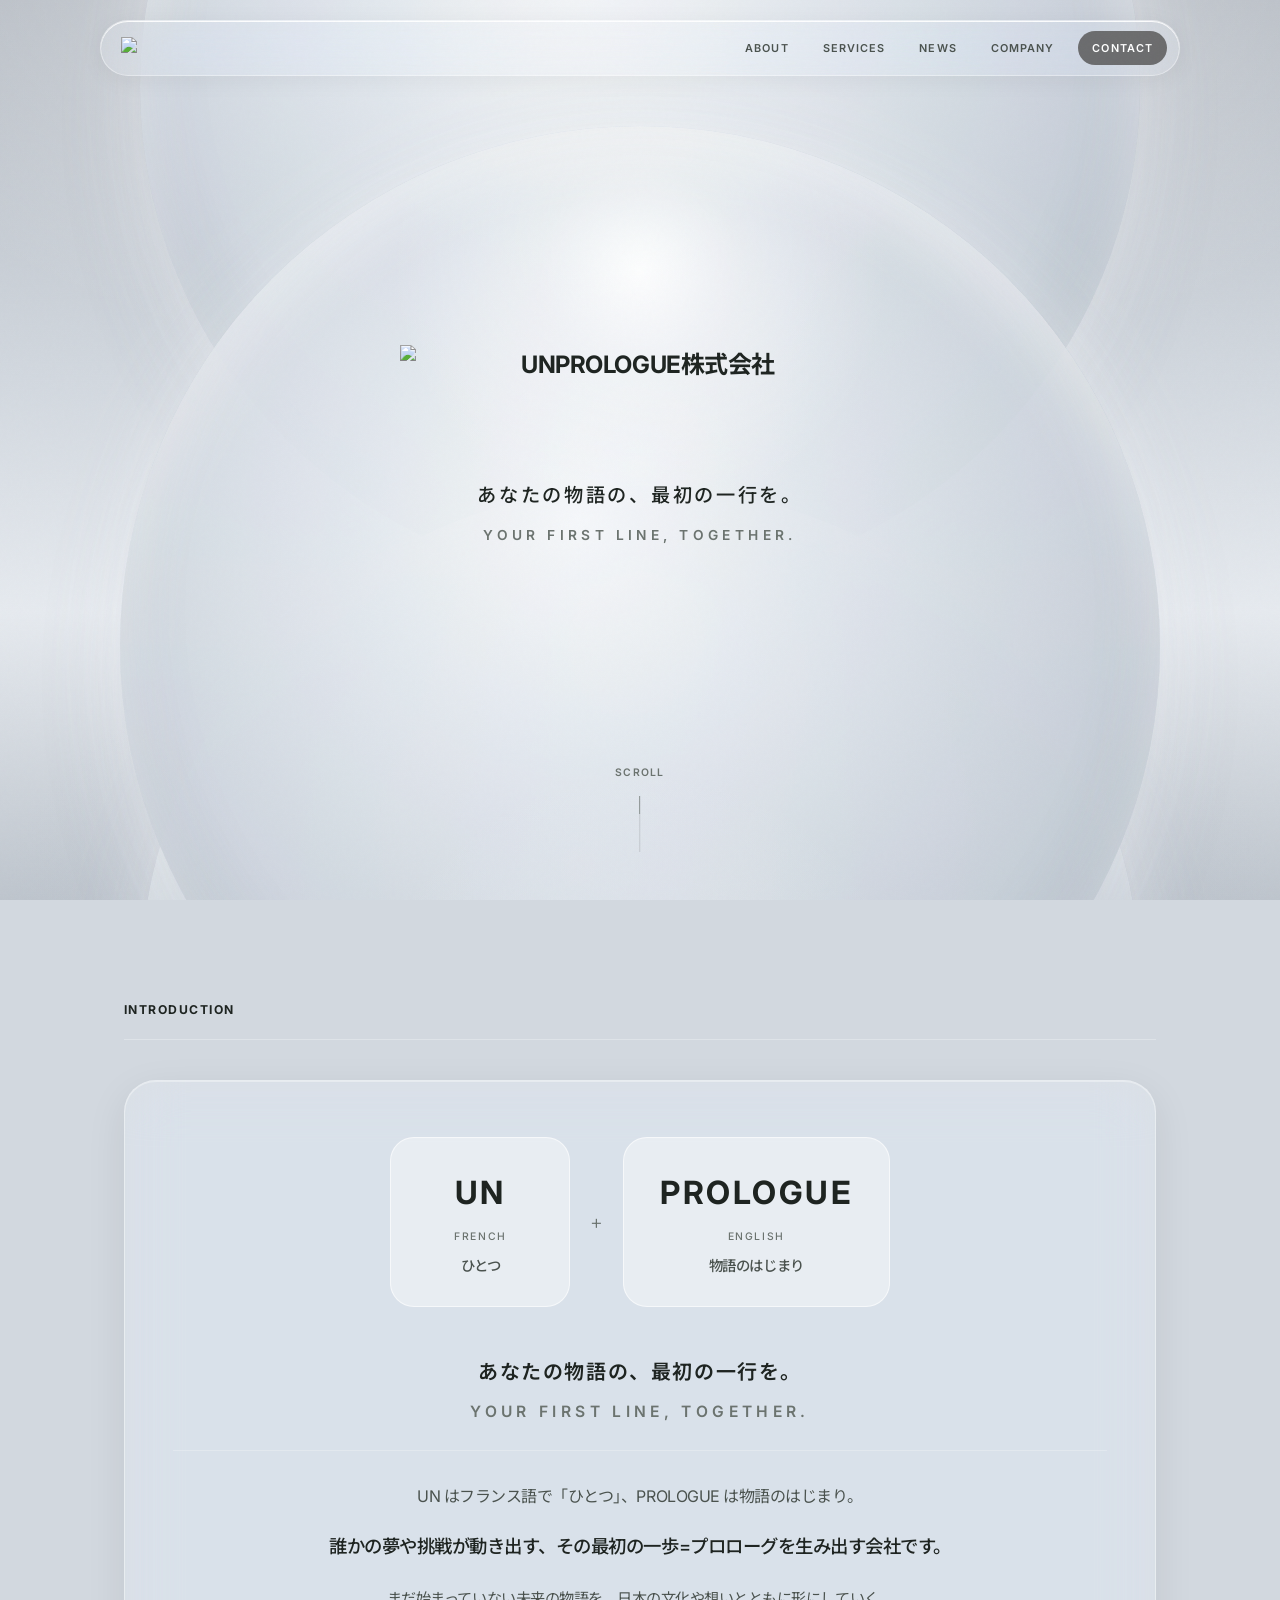
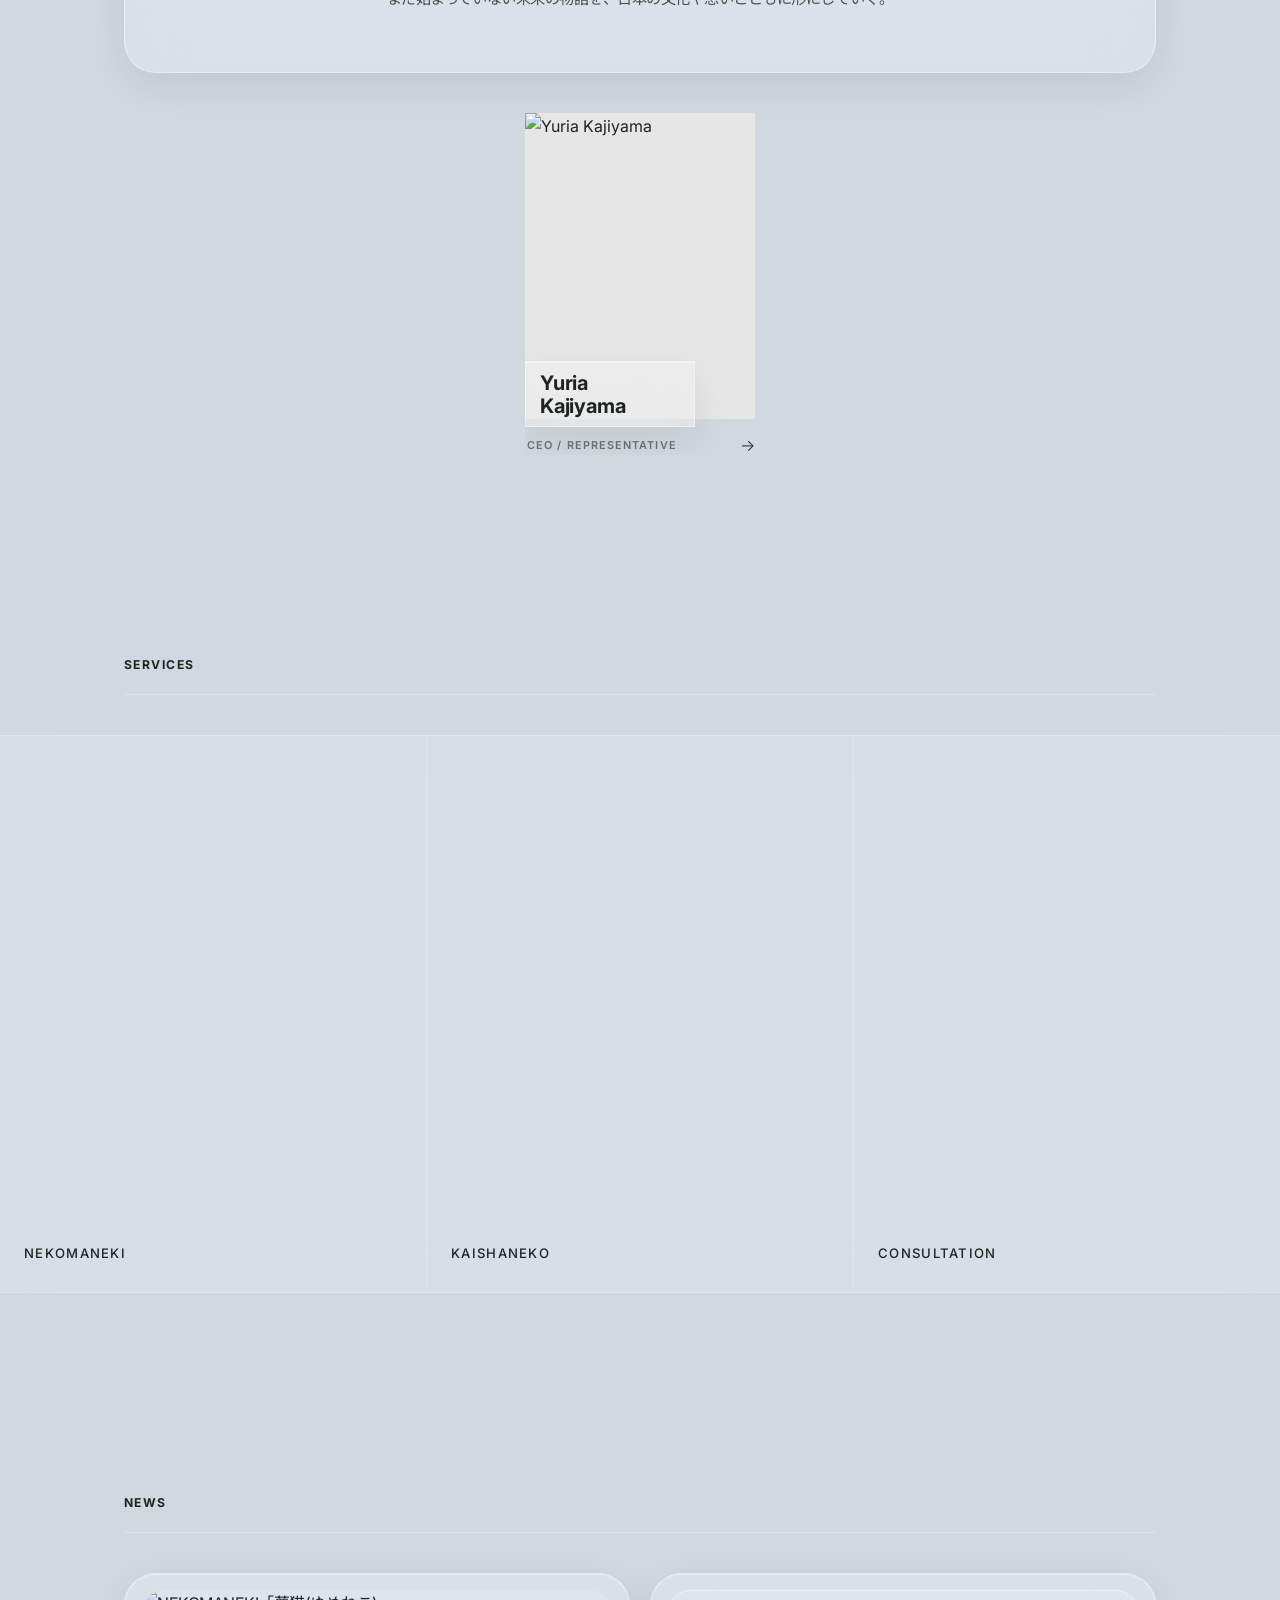
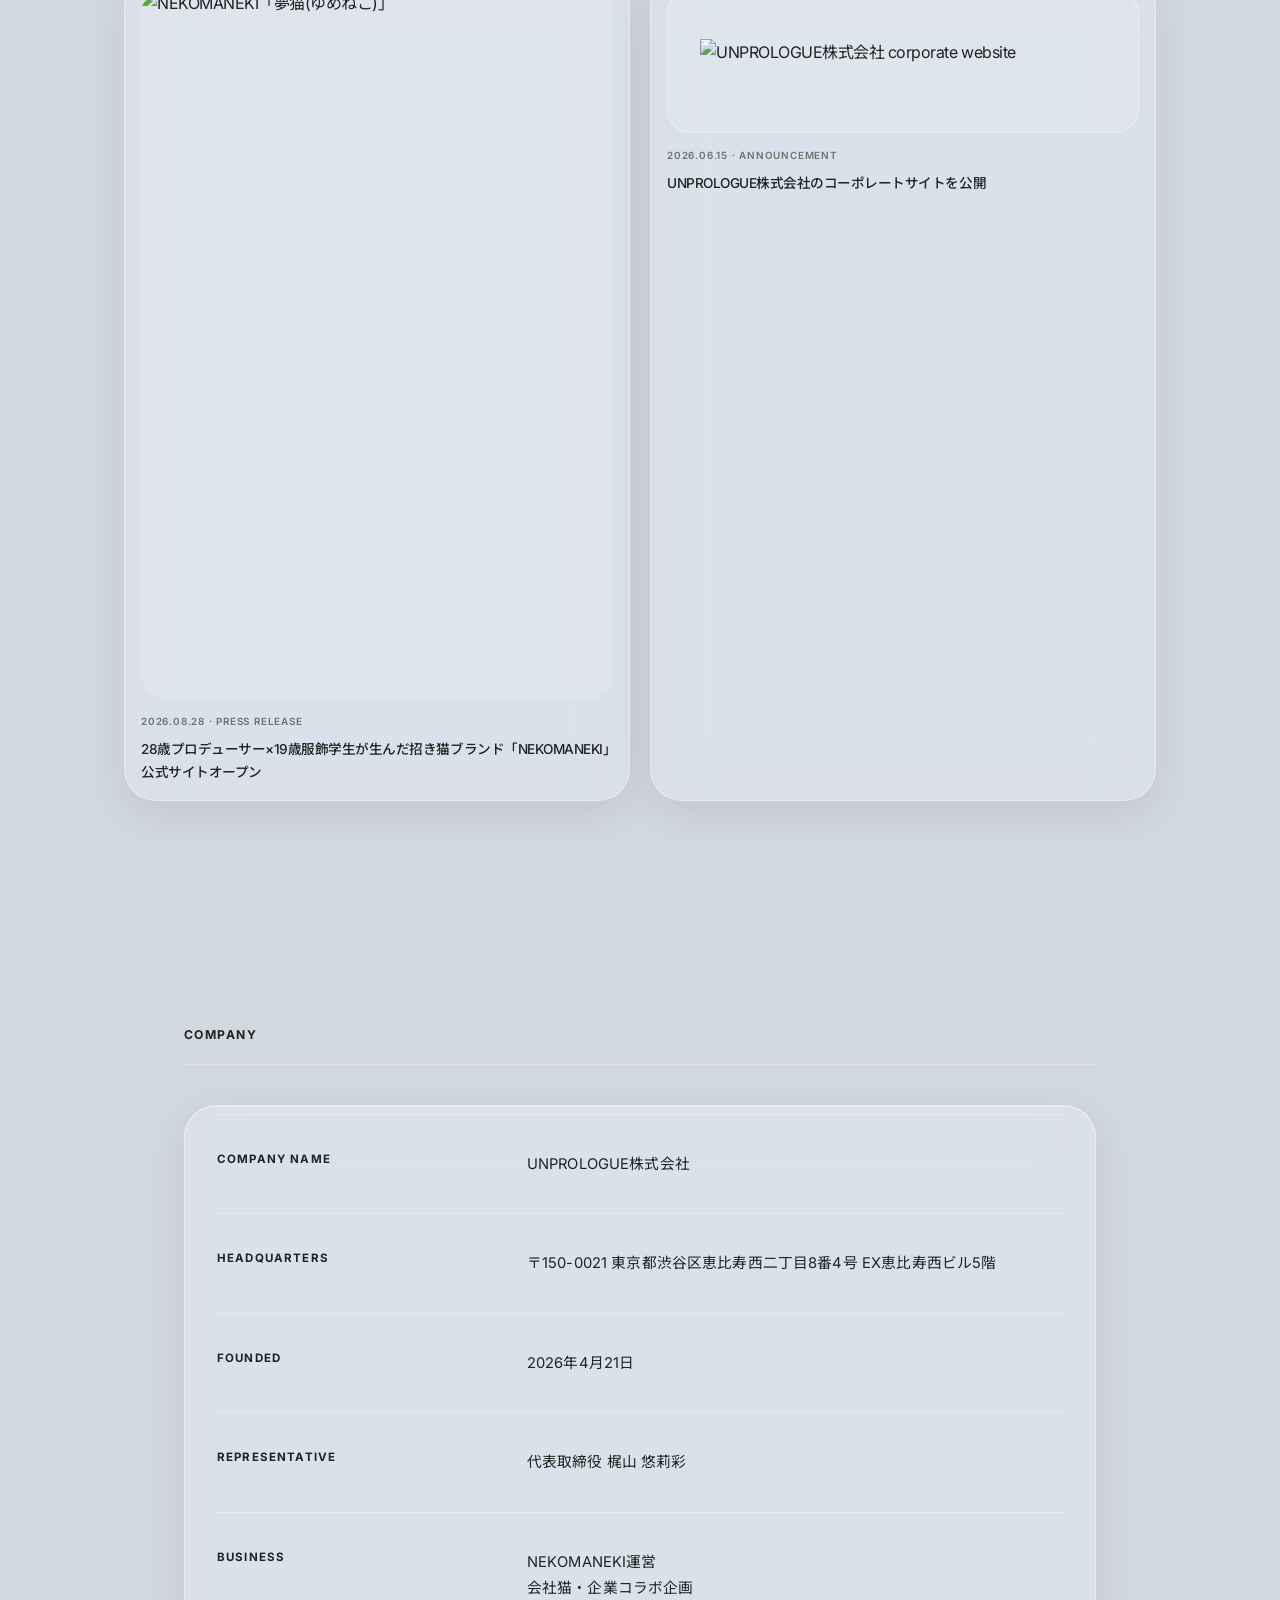
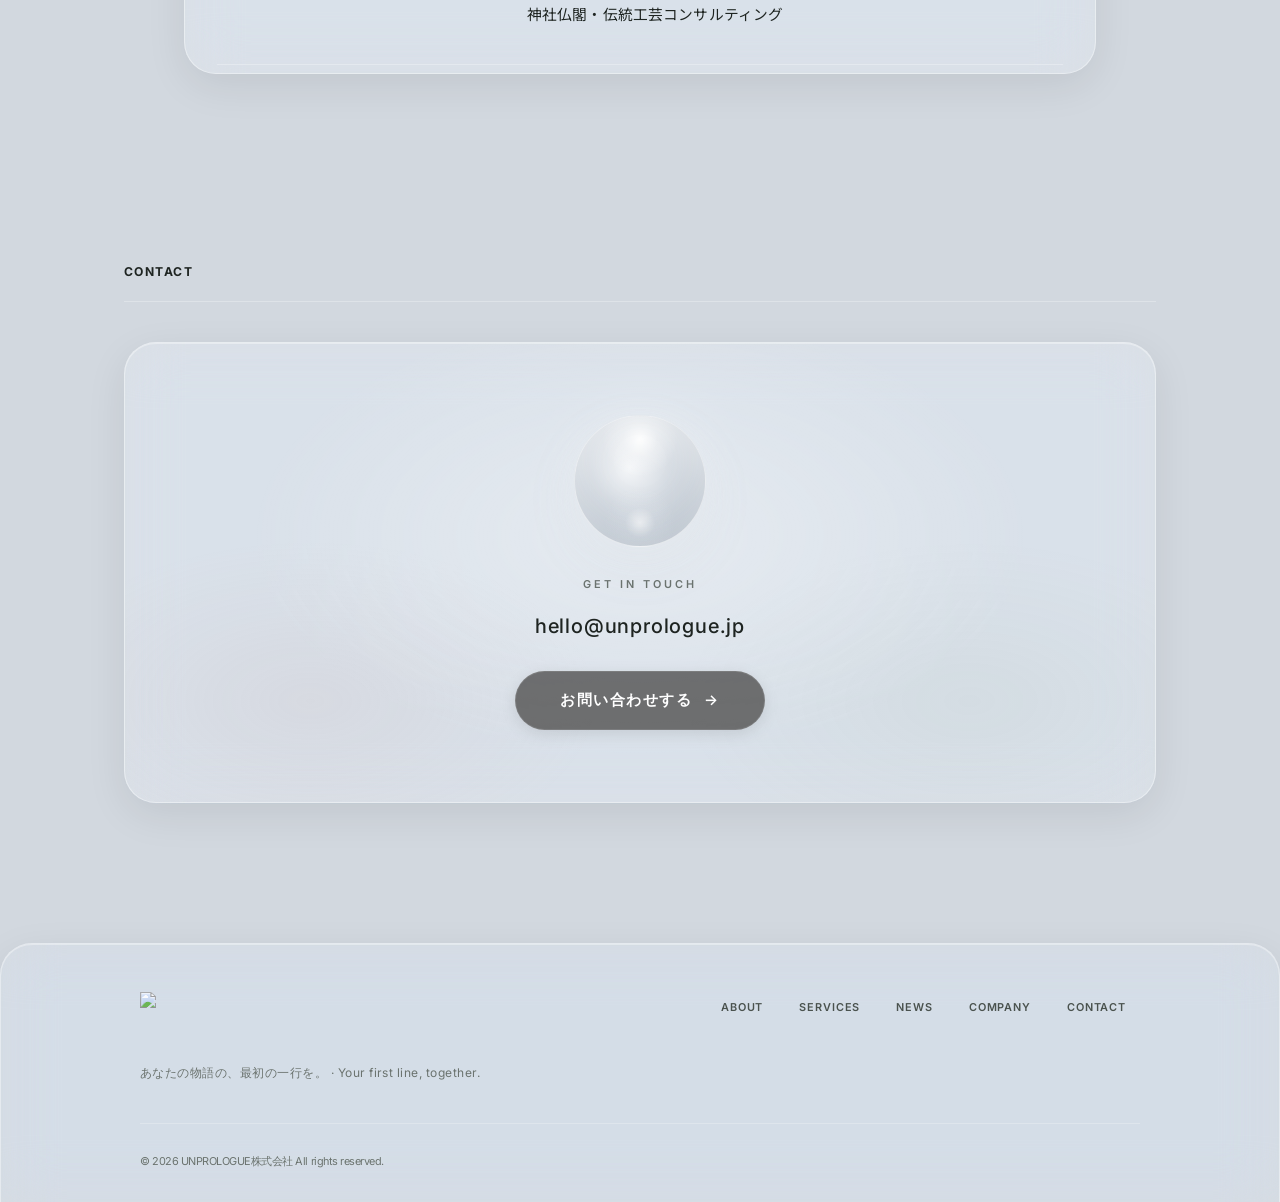
==== index.html @ d29edc4f "Remove N.PROLOGUE from the corporate site N.PROLOGUE (web production) is being discontinued. - Remov" ====
<!DOCTYPE html>
<html lang="ja">
<head>
  <meta charset="UTF-8">
  <meta name="viewport" content="width=device-width, initial-scale=1.0">
  <meta name="description" content="UNPROLOGUE株式会社 — あなたの物語の、最初の一行を。 Your first line, together. 誰かの夢や挑戦が動き出す、その最初の一歩=プロローグを生み出す会社。">
  <link rel="canonical" href="https://unprologue.jp/">
  <meta property="og:url" content="https://unprologue.jp/">
  <meta property="og:title" content="UNPROLOGUE株式会社">
  <meta property="og:description" content="UNPROLOGUE株式会社 — あなたの物語の、最初の一行を。 Your first line, together.">
  <title>UNPROLOGUE株式会社</title>
  <link rel="preconnect" href="https://fonts.googleapis.com">
  <link rel="preconnect" href="https://fonts.gstatic.com" crossorigin>
  <link href="https://fonts.googleapis.com/css2?family=Inter:wght@300;400;500;600;700&family=Noto+Sans+JP:wght@300;400;500;600;700&display=swap" rel="stylesheet">
  <link rel="stylesheet" href="css/styles.css?v=31">
  <link rel="icon" href="/favicon.ico?v=2" sizes="any">
  <link rel="icon" href="/favicon.png?v=2" type="image/png" sizes="512x512">
  <link rel="icon" href="/favicon-32x32.png?v=2" type="image/png" sizes="32x32">
  <link rel="apple-touch-icon" href="/apple-touch-icon.png?v=2">
</head>
<body>

  <!-- Premium sphere background -->
  <div class="mesh-bg" aria-hidden="true">
    <div class="mesh-bg__orbs">
      <div class="mesh-bg__orb mesh-bg__orb--top"></div>
      <div class="mesh-bg__orb mesh-bg__orb--center"></div>
      <div class="mesh-bg__orb mesh-bg__orb--bottom"></div>
    </div>
  </div>

  <!-- Header -->
  <header class="header" id="header">
    <div class="header__pill">
      <a href="index.html" class="header__logo">
        <img src="unprologue.png" alt="UNPROLOGUE株式会社" class="header__logo-img" width="160" height="32">
      </a>
      <nav class="header__nav" id="nav">
        <a href="#about" class="header__nav-link">About</a>
        <a href="#service" class="header__nav-link">Services</a>
        <a href="#news" class="header__nav-link">News</a>
        <a href="#company" class="header__nav-link">Company</a>
        <a href="#contact" class="header__nav-link header__nav-link--cta">Contact</a>
      </nav>
      <button class="header__menu-btn" id="menuBtn" aria-label="メニューを開く">
        <span></span>
        <span></span>
        <span></span>
      </button>
    </div>
  </header>

  <!-- Hero -->
  <section class="hero" id="hero">
    <div class="hero__inner">
      <h1 class="hero__title fade-in">
        <img src="unprologue.png" alt="UNPROLOGUE株式会社" class="hero__logo" width="480" height="96">
        <p class="hero__motto" aria-label="あなたの物語の、最初の一行を。 Your first line, together.">
          <span class="hero__motto-ja" data-typing="あなたの物語の、最初の一行を。">あなたの物語の、最初の一行を。</span>
          <span class="hero__motto-en" data-typing="Your first line, together.">Your first line, together.</span>
        </p>
      </h1>
    </div>
    <a href="#about" class="hero__scroll" aria-label="Scroll down">
      <span class="hero__scroll-text">Scroll</span>
      <span class="hero__scroll-track">
        <span class="hero__scroll-indicator"></span>
      </span>
    </a>
  </section>

  <!-- About -->
  <section class="section section--about" id="about">
    <div class="container">
      <div class="section__header fade-in">
        <h2 class="section__title">Introduction</h2>
        <div class="section__rule" aria-hidden="true"></div>
      </div>
      <div class="about glass-panel fade-in">
        <div class="about__etymology">
          <div class="about__word">
            <span class="about__word-text">UN</span>
            <span class="about__word-lang">French</span>
            <span class="about__word-meaning">ひとつ</span>
          </div>
          <span class="about__plus">+</span>
          <div class="about__word">
            <span class="about__word-text">PROLOGUE</span>
            <span class="about__word-lang">English</span>
            <span class="about__word-meaning">物語のはじまり</span>
          </div>
        </div>
        <div class="about__body">
          <p class="about__motto">あなたの物語の、最初の一行を。 <span lang="en">Your first line, together.</span></p>
          <p class="about__intro">
            UN はフランス語で「ひとつ」、PROLOGUE は物語のはじまり。
          </p>
          <p class="about__lead">
            誰かの夢や挑戦が動き出す、その最初の一歩=プロローグを生み出す会社です。
          </p>
          <p class="about__desc">
            まだ始まっていない未来の物語を、日本の文化や想いとともに形にしていく。
          </p>
        </div>
      </div>

      <div class="members members--single">
        <article class="member fade-in">
          <button class="member__toggle" type="button" aria-expanded="false" aria-controls="member-yuria">
            <div class="member__visual">
              <div class="member__photo">
                <img src="IMG_8458.JPG" alt="Yuria Kajiyama" class="member__photo-img member__photo-img--yuria" width="1841" height="1228" loading="lazy">
              </div>
              <div class="member__name-block">
                <span class="member__name-line">Yuria</span>
                <span class="member__name-line">Kajiyama</span>
              </div>
            </div>
            <div class="member__footer">
              <p class="member__role">CEO / Representative</p>
              <span class="member__arrow" aria-hidden="true">→</span>
            </div>
          </button>
          <div class="member__details" id="member-yuria" aria-hidden="true">
            <div class="member__content">
              <p class="member__meta">1998.05.08 / 静岡県</p>
              <p class="member__tagline">日本文化への深い理解 × Z世代マーケティングの知見</p>
              <div class="member__bio">
                <p>4歳から茶道を続け、着物師範免許を取得。國學院大学で日本文化を学ぶ中で神社仏閣の世界に興味を持つ。</p>
                <p>伝統文化の素養に加え、Z世代マーケターとしての実績を掛け合わせた事業開発を強みとする。</p>
              </div>
              <div class="member__career">
                <h4 class="member__career-heading">Career Highlights</h4>
                <ol class="member__timeline">
                  <li class="member__timeline-item">
                    <span class="member__year">2018</span>
                    <p>Z世代向けマーケティング事業を立ち上げ</p>
                  </li>
                  <li class="member__timeline-item">
                    <span class="member__year">2019</span>
                    <p>第10回渋谷区長への政策提言 区長賞 受賞</p>
                  </li>
                  <li class="member__timeline-item">
                    <span class="member__year">2020</span>
                    <p>博報堂Z総研賞 受賞 / 静岡県袋井市観光特使 就任</p>
                  </li>
                  <li class="member__timeline-item">
                    <span class="member__year">2021</span>
                    <p>ミス國學院2021選出 / UX新潟テレビニュースキャスター</p>
                  </li>
                  <li class="member__timeline-item">
                    <span class="member__year">2022</span>
                    <p>老舗菓子メーカー入社・地上波コメンテーター開始</p>
                  </li>
                  <li class="member__timeline-item">
                    <span class="member__year">2026</span>
                    <p>UNPROLOGUE株式会社 代表取締役 / 招き猫ブランド「NEKOMANEKI」プロデューサー</p>
                  </li>
                  <li class="member__timeline-item member__timeline-item--current">
                    <span class="member__year">現在</span>
                    <p>SNS総フォロワー約8万人。招き猫と神社仏閣を起点にした事業を展開</p>
                  </li>
                </ol>
              </div>
            </div>
          </div>
        </article>

        <!-- Agatha Tachiiri (Creative Director): 非表示中。表示するには hidden を外す -->
        <article class="member fade-in" hidden>
          <button class="member__toggle" type="button" aria-expanded="false" aria-controls="member-agatha">
            <div class="member__visual">
              <div class="member__photo">
                <img src="IMG_0527-2.jpg" alt="Agatha Tachiiri" class="member__photo-img member__photo-img--agatha" width="1897" height="2529" loading="lazy">
              </div>
              <div class="member__name-block">
                <span class="member__name-line">Agatha</span>
                <span class="member__name-line">Tachiiri</span>
              </div>
            </div>
            <div class="member__footer">
              <p class="member__role">Creative Director</p>
              <span class="member__arrow" aria-hidden="true">→</span>
            </div>
          </button>
          <div class="member__details" id="member-agatha" aria-hidden="true">
            <div class="member__content">
              <p class="member__meta">2007.02.13 / Los Angeles, California</p>
              <p class="member__tagline">ブランドの物語を、体験として届けるクリエイティブディレクション</p>
              <div class="member__bio">
                <p>LA(ロサンゼルス)出身。日英バイリンガルとして海外と日本のデザイン文脈を横断し、ブランドの「プロローグ」を形にするクリエイティブを統括。</p>
                <p>日本の美意識と現代的な表現を融合させ、記憶に残るブランド体験の設計を得意とする。</p>
              </div>
              <div class="member__career">
                <h4 class="member__career-heading">Career Highlights</h4>
                <ol class="member__timeline">
                  <li class="member__timeline-item">
                    <span class="member__year">2026</span>
                    <p>上田安子服飾専門学校 入学</p>
                  </li>
                  <li class="member__timeline-item">
                    <span class="member__year">2026</span>
                    <p>招き猫ブランド「NEKOMANEKI」ディレクター</p>
                  </li>
                  <li class="member__timeline-item member__timeline-item--current">
                    <span class="member__year">現在</span>
                    <p>UNPROLOGUEのクリエイティブディレクション、ブランド戦略、ビジュアルデザインを担当</p>
                  </li>
                </ol>
              </div>
            </div>
          </div>
        </article>
      </div>
    </div>
  </section>

  <!-- Services -->
  <section class="section section--service" id="service">
    <div class="container">
      <div class="section__header fade-in">
        <h2 class="section__title">Services</h2>
        <div class="section__rule" aria-hidden="true"></div>
      </div>
    </div>

    <div class="service-panels fade-in" role="list">
      <article
        class="service-panel service-panel--nekomaneki"
        role="listitem"
      >
        <div class="service-panel__media" aria-hidden="true">
          <img src="/59fd7f55-a7c8-4864-affc-1a6823d649de.png" alt="" class="service-panel__image" width="1023" height="1537" loading="lazy">
        </div>
        <div class="service-panel__overlay">
          <p class="service-panel__eyebrow">Where Ideas Take Shape</p>
          <div class="service-panel__body">
            <h3 class="service-panel__headline">夢を叶える、招き猫。</h3>
            <p class="service-panel__desc">
              夢猫が招くのは、あなたの「夢」。<br>
              叶うその日まで、そばで引き寄せ続ける一匹です。
            </p>
            <a href="https://www.nekomaneki.jp/" class="service-panel__cta" target="_blank" rel="noopener noreferrer">EXPLORE MORE</a>
          </div>
        </div>
        <p class="service-panel__label">nekomaneki</p>
      </article>

      <article
        class="service-panel service-panel--kaishaneko"
        role="listitem"
      >
        <div class="service-panel__media" aria-hidden="true">
          <img src="/kaishaneko-panel.png" alt="" class="service-panel__image" width="1122" height="1402" loading="lazy">
        </div>
        <div class="service-panel__overlay">
          <p class="service-panel__eyebrow">九谷焼 × 招き猫</p>
          <div class="service-panel__body">
            <h3 class="service-panel__headline">福とご縁を、<br>会社へ。</h3>
            <p class="service-panel__desc">
              100年以上にわたり伝統工芸・九谷焼の素地製造を続けてきた宮創製陶所の技で叶える、
              唯一無二のカスタム招き猫。
            </p>
            <a href="https://kaishaneko.net" class="service-panel__cta" target="_blank" rel="noopener noreferrer">EXPLORE MORE</a>
          </div>
        </div>
        <p class="service-panel__label">kaishaneko</p>
      </article>

      <article
        class="service-panel service-panel--consultation"
        role="listitem"
      >
        <div class="service-panel__media" aria-hidden="true">
          <img src="/8ac5cac1-fd7f-46a0-bc99-7b17e9017547.png" alt="" class="service-panel__image" width="941" height="1672" loading="lazy">
        </div>
        <div class="service-panel__overlay">
          <p class="service-panel__eyebrow">伝統工芸コンサルティング</p>
          <div class="service-panel__body">
            <h3 class="service-panel__headline">つくるから、<br>届くまで。</h3>
            <p class="service-panel__desc">
              産地・つくり手と伴走し、ものづくりから発信・販路拡大まで一気通貫で支援します。<br>
              伝統の技を現代のニーズに合わせ、届ける形へ。更新の最初の一歩を、私たちがつくります。
            </p>
          </div>
        </div>
        <p class="service-panel__label">consultation</p>
      </article>
    </div>
  </section>

  <!-- News -->
  <section class="section section--news" id="news">
    <div class="container">
      <div class="section__header fade-in">
        <h2 class="section__title">News</h2>
        <div class="section__rule" aria-hidden="true"></div>
      </div>
      <div class="articles fade-in">
        <div class="articles__grid articles__grid--duo">
          <a href="articles/nekomaneki-launch.html" class="article-card">
            <div class="article-card__thumb">
              <img src="59fd7f55-a7c8-4864-affc-1a6823d649de.png" alt="NEKOMANEKI「夢猫(ゆめねこ)」" class="article-card__img" width="1023" height="1537">
            </div>
            <p class="article-card__meta">2026.08.28 · Press Release</p>
            <p class="article-card__title">28歳プロデューサー×19歳服飾学生が生んだ招き猫ブランド「NEKOMANEKI」公式サイトオープン</p>
          </a>
          <a href="articles/corporate-site-launch.html" class="article-card">
            <div class="article-card__thumb article-card__thumb--logo">
              <img src="unprologue.png" alt="UNPROLOGUE株式会社 corporate website" class="article-card__img article-card__img--logo" width="527" height="59">
            </div>
            <p class="article-card__meta">2026.06.15 · Announcement</p>
            <p class="article-card__title">UNPROLOGUE株式会社のコーポレートサイトを公開</p>
          </a>
        </div>
      </div>
    </div>
  </section>

  <!-- Company Info -->
  <section class="section section--company" id="company">
    <div class="container container--editorial">
      <div class="section__header fade-in">
        <h2 class="section__title">Company</h2>
        <div class="section__rule" aria-hidden="true"></div>
      </div>
      <div class="company-summary fade-in">
        <dl class="company-summary__grid">
          <div class="company-summary__row">
            <dt>Company Name</dt>
            <dd>UNPROLOGUE株式会社</dd>
          </div>
          <div class="company-summary__row">
            <dt>Headquarters</dt>
            <dd>〒150-0021 東京都渋谷区恵比寿西二丁目8番4号 EX恵比寿西ビル5階</dd>
          </div>
          <div class="company-summary__row">
            <dt>Founded</dt>
            <dd>2026年4月21日</dd>
          </div>
          <div class="company-summary__row">
            <dt>Representative</dt>
            <dd>代表取締役 梶山 悠莉彩</dd>
          </div>
          <div class="company-summary__row">
            <dt>Business</dt>
            <dd>
              NEKOMANEKI運営<br>
              会社猫・企業コラボ企画<br>
              神社仏閣・伝統工芸コンサルティング
            </dd>
          </div>
        </dl>
      </div>
    </div>
  </section>

  <!-- Contact -->
  <section class="section section--contact" id="contact">
    <div class="container">
      <div class="section__header fade-in">
        <h2 class="section__title">Contact</h2>
        <div class="section__rule" aria-hidden="true"></div>
      </div>
      <div class="contact glass-panel fade-in">
        <div class="contact__orb-wrap" aria-hidden="true">
          <div class="contact__orb"></div>
        </div>
        <div class="contact__content">
          <p class="contact__eyebrow">Get in touch</p>
          <a href="mailto:hello@unprologue.jp" class="contact__email">hello@unprologue.jp</a>
          <a href="mailto:hello@unprologue.jp" class="btn btn--primary btn--large contact__btn">
            <span>お問い合わせする</span>
            <span class="contact__btn-arrow" aria-hidden="true">→</span>
          </a>
        </div>
      </div>
    </div>
  </section>

  <!-- Footer -->
  <footer class="footer glass-panel glass-panel--footer">
    <div class="container">
      <div class="footer__inner">
        <div class="footer__brand">
          <a href="index.html" class="footer__logo">
            <img src="unprologue.png" alt="UNPROLOGUE株式会社" class="footer__logo-img" width="140" height="28">
          </a>
          <p class="footer__tagline">あなたの物語の、最初の一行を。 · Your first line, together.</p>
        </div>
        <nav class="footer__nav">
          <a href="#about">About</a>
          <a href="#service">Services</a>
          <a href="#news">News</a>
          <a href="#company">Company</a>
          <a href="#contact">Contact</a>
        </nav>
      </div>
      <div class="footer__bottom">
        <p class="footer__copy">&copy; 2026 UNPROLOGUE株式会社 All rights reserved.</p>
      </div>
    </div>
  </footer>

  <!-- Back to Top -->
  <button class="back-to-top" id="backToTop" aria-label="ページトップへ">
    <svg viewBox="0 0 24 24" fill="none" xmlns="http://www.w3.org/2000/svg">
      <path d="M12 19V5M5 12l7-7 7 7" stroke="currentColor" stroke-width="2" stroke-linecap="round" stroke-linejoin="round"/>
    </svg>
    <span>ページトップへ</span>
  </button>

  <script src="js/main.js?v=5"></script>
</body>
</html>
---- css/styles.css ----
/* ============================================
   UNPROLOGUE — Glassmorphism Aesthetic
   ============================================ */

:root {
  --color-bg: #b8bdb9;
  --color-bg-alt: rgba(255, 255, 255, 0.12);
  --color-bg-dark: #3a3a3a;
  --color-text: #1e2421;
  --color-text-light: #4a524e;
  --color-text-muted: #6b736f;
  --color-accent: #4a5c54;
  --color-accent-light: #7a8a82;
  --color-accent-dark: #2e3834;
  --color-border: rgba(255, 255, 255, 0.45);
  --color-border-subtle: rgba(255, 255, 255, 0.22);
  --color-white: #ffffff;
  --color-rose: rgba(196, 164, 164, 0.45);
  --color-green: rgba(100, 140, 120, 0.5);

  --glass-bg: rgba(255, 255, 255, 0.22);
  --glass-bg-strong: rgba(255, 255, 255, 0.32);
  --glass-border: rgba(255, 255, 255, 0.38);
  --glass-shadow: 0 12px 40px rgba(0, 0, 0, 0.08), inset 0 1px 0 rgba(255, 255, 255, 0.35);
  --glass-blur: blur(28px) saturate(165%);

  --font-ja: 'Noto Sans JP', sans-serif;
  --font-en: 'Inter', sans-serif;
  --font-display: 'Inter', 'Noto Sans JP', sans-serif;

  --letter-tight: -0.03em;
  --letter-label: 0.12em;
  --letter-nav: 0.1em;

  --color-line: rgba(255, 255, 255, 0.28);
  --color-bg-editorial: transparent;

  --header-height: 88px;
  --container-max: 1080px;
  --section-padding: 100px;
  --radius-lg: 32px;
  --radius-md: 24px;
  --radius-pill: 50px;
  --transition: 0.4s cubic-bezier(0.4, 0, 0.2, 1);
}

*, *::before, *::after {
  margin: 0;
  padding: 0;
  box-sizing: border-box;
}

html {
  scroll-behavior: smooth;
  font-size: 16px;
  background: #d2d8df;
}

body {
  font-family: var(--font-display);
  color: var(--color-text);
  background: transparent;
  line-height: 1.7;
  letter-spacing: var(--letter-tight);
  -webkit-font-smoothing: antialiased;
  overflow-x: hidden;
  min-height: 100vh;
  position: relative;
  isolation: isolate;
}

body::before {
  content: '';
  position: fixed;
  inset: 0;
  pointer-events: none;
  z-index: 10000;
  opacity: 0.02;
  background-image: url("data:image/svg+xml,%3Csvg viewBox='0 0 256 256' xmlns='http://www.w3.org/2000/svg'%3E%3Cfilter id='n'%3E%3CfeTurbulence type='fractalNoise' baseFrequency='0.85' numOctaves='4' stitchTiles='stitch'/%3E%3C/filter%3E%3Crect width='100%25' height='100%25' filter='url(%23n)'/%3E%3C/svg%3E");
}

/* ============================================
   Premium futuristic sphere background
   ============================================ */
.mesh-bg {
  position: fixed;
  inset: 0;
  z-index: 0;
  pointer-events: none;
  overflow: hidden;
  background:
    radial-gradient(ellipse 120% 80% at 50% 0%, rgba(255, 255, 255, 0.55) 0%, transparent 55%),
    radial-gradient(ellipse 100% 70% at 50% 100%, rgba(180, 190, 205, 0.35) 0%, transparent 50%),
    linear-gradient(180deg, #b4bac2 0%, #d2d8df 42%, #e6eaef 68%, #bec5cd 100%);
}

.mesh-bg__orbs {
  position: absolute;
  inset: 0;
}

.mesh-bg__orb {
  position: absolute;
  left: 50%;
  border-radius: 50%;
  transform: translate3d(-50%, var(--orb-shift, 0px), 0);
  background:
    radial-gradient(circle at 50% 14%, rgba(255, 255, 255, 0.98) 0%, rgba(255, 255, 255, 0.42) 10%, transparent 24%),
    radial-gradient(circle at 50% 88%, rgba(255, 255, 255, 0.82) 0%, rgba(236, 240, 245, 0.28) 12%, transparent 26%),
    radial-gradient(circle at 44% 38%, #f6f8fa 0%, #dde3ea 34%, #c2cad4 72%, #aeb7c2 100%);
  box-shadow:
    0 0 90px rgba(255, 255, 255, 0.5),
    0 36px 100px rgba(130, 145, 165, 0.16),
    inset 0 -36px 70px rgba(110, 125, 145, 0.14),
    inset 0 28px 60px rgba(255, 255, 255, 0.62);
  opacity: 0.94;
  backface-visibility: hidden;
  will-change: transform;
}

.mesh-bg__orb--top {
  width: min(96vw, 1000px);
  height: min(96vw, 1000px);
  top: -46%;
  animation: meshOrbFloatTop 22s ease-in-out infinite;
}

.mesh-bg__orb--center {
  width: min(98vw, 1040px);
  height: min(98vw, 1040px);
  top: 14%;
  z-index: 1;
  animation: meshOrbFloatCenter 26s ease-in-out infinite;
}

.mesh-bg__orb--bottom {
  width: min(96vw, 1000px);
  height: min(96vw, 1000px);
  top: 54%;
  z-index: 0;
  animation: meshOrbFloatBottom 20s ease-in-out infinite;
}

@keyframes meshOrbFloatTop {
  0%, 100% { transform: translate3d(-50%, var(--orb-shift, 0px), 0); }
  50% { transform: translate3d(-50%, calc(var(--orb-shift, 0px) + 12px), 0); }
}

@keyframes meshOrbFloatCenter {
  0%, 100% { transform: translate3d(-50%, var(--orb-shift, 0px), 0); }
  50% { transform: translate3d(-50%, calc(var(--orb-shift, 0px) - 10px), 0); }
}

@keyframes meshOrbFloatBottom {
  0%, 100% { transform: translate3d(-50%, var(--orb-shift, 0px), 0); }
  50% { transform: translate3d(-50%, calc(var(--orb-shift, 0px) + 10px), 0); }
}

a {
  color: inherit;
  text-decoration: none;
}

img {
  max-width: 100%;
  display: block;
}

.container {
  max-width: var(--container-max);
  margin: 0 auto;
  padding: 0 24px;
}

/* ============================================
   Glass utility
   ============================================ */
.glass-panel {
  background: var(--glass-bg);
  backdrop-filter: var(--glass-blur);
  -webkit-backdrop-filter: var(--glass-blur);
  border: 1px solid var(--glass-border);
  border-radius: var(--radius-lg);
  box-shadow: var(--glass-shadow);
}

.glass-panel--footer {
  background: rgba(255, 255, 255, 0.12);
  border-radius: var(--radius-lg) var(--radius-lg) 0 0;
  border-bottom: none;
  margin-top: 40px;
}

/* ============================================
   Header — floating pill
   ============================================ */
.header {
  position: fixed;
  top: 20px;
  left: 0;
  right: 0;
  z-index: 1000;
  display: flex;
  justify-content: center;
  padding: 0 24px;
  pointer-events: none;
}

.header__pill {
  pointer-events: auto;
  display: flex;
  align-items: center;
  justify-content: space-between;
  gap: 24px;
  width: 100%;
  max-width: var(--container-max);
  padding: 10px 12px 10px 20px;
  background: rgba(255, 255, 255, 0.16);
  backdrop-filter: var(--glass-blur);
  -webkit-backdrop-filter: var(--glass-blur);
  border: 1px solid var(--glass-border);
  border-radius: var(--radius-pill);
  box-shadow: 0 4px 24px rgba(0, 0, 0, 0.05), inset 0 1px 0 rgba(255, 255, 255, 0.9);
  transition: box-shadow var(--transition), background var(--transition);
}

.header--scrolled .header__pill {
  background: rgba(255, 255, 255, 0.24);
  box-shadow: 0 8px 32px rgba(0, 0, 0, 0.08), inset 0 1px 0 rgba(255, 255, 255, 0.9);
}

.header__logo {
  display: flex;
  align-items: center;
  flex-shrink: 0;
}

.header__logo-img {
  display: block;
  height: 22px;
  width: auto;
}

.header__nav {
  display: flex;
  align-items: center;
  gap: 6px;
}

.container--editorial {
  max-width: 960px;
}

.header__nav-link {
  font-family: var(--font-en);
  font-size: 0.68rem;
  font-weight: 600;
  color: var(--color-text-light);
  padding: 8px 14px;
  border-radius: var(--radius-pill);
  transition: all var(--transition);
  letter-spacing: var(--letter-nav);
  text-transform: uppercase;
  white-space: nowrap;
}

.header__nav-link:hover {
  color: var(--color-text);
  background: rgba(255, 255, 255, 0.5);
}

.header__nav-link--cta {
  background: rgba(90, 90, 90, 0.85);
  color: var(--color-white);
  margin-left: 4px;
}

.header__nav-link--cta:hover {
  background: var(--color-bg-dark);
  color: var(--color-white);
}

.header__menu-btn {
  display: none;
  flex-direction: column;
  gap: 5px;
  background: rgba(255, 255, 255, 0.5);
  border: 1px solid var(--glass-border);
  border-radius: 12px;
  cursor: pointer;
  padding: 10px;
}

.header__menu-btn span {
  display: block;
  width: 18px;
  height: 1.5px;
  background: var(--color-text);
  transition: var(--transition);
  border-radius: 2px;
}

/* ============================================
   Hero — mederi.jp/company/ style
   ============================================ */
.hero {
  position: relative;
  z-index: 1;
  min-height: 100vh;
  min-height: 100dvh;
  display: flex;
  align-items: center;
  justify-content: center;
  padding: calc(var(--header-height) + 24px) 24px 120px;
  overflow: hidden;
}

.hero__inner {
  position: relative;
  z-index: 1;
  width: 100%;
  max-width: var(--container-max);
  padding: 0 24px;
  text-align: center;
}

.hero__title {
  margin: 0;
  display: flex;
  flex-direction: column;
  align-items: center;
  gap: 20px;
}

.hero__logo {
  display: block;
  width: min(72vw, 480px);
  height: auto;
}

.hero__motto {
  display: flex;
  flex-direction: column;
  align-items: center;
  gap: 12px;
  margin: 18px 0 0;
}

.hero__motto-ja {
  font-size: clamp(1rem, 2.4vw, 1.2rem);
  font-weight: 500;
  letter-spacing: 0.14em;
  color: var(--color-text);
  min-height: 1.5em;
}

.hero__motto-en {
  font-family: var(--font-en);
  font-size: clamp(0.72rem, 1.8vw, 0.86rem);
  font-weight: 600;
  letter-spacing: 0.32em;
  text-transform: uppercase;
  color: var(--color-text-muted);
  min-height: 1.3em;
}

.hero__motto-line--typing::after {
  content: '';
  display: inline-block;
  width: 1px;
  height: 0.95em;
  margin-left: 3px;
  background: currentColor;
  vertical-align: -0.06em;
  animation: heroMottoCursor 1s step-end infinite;
}

@keyframes heroMottoCursor {
  0%, 100% { opacity: 1; }
  50% { opacity: 0; }
}

.hero__title-sub {
  font-family: var(--font-en);
  font-size: clamp(0.82rem, 2vw, 1rem);
  font-weight: 500;
  letter-spacing: 0.42em;
  text-transform: uppercase;
  color: var(--color-text-muted);
  margin-top: 14px;
}

.hero__scroll {
  position: absolute;
  bottom: 48px;
  left: 50%;
  transform: translateX(-50%);
  z-index: 2;
  display: flex;
  flex-direction: column;
  align-items: center;
  gap: 14px;
  color: var(--color-text-muted);
  transition: color var(--transition);
}

.hero__scroll:hover {
  color: var(--color-text);
}

.hero__scroll-text {
  font-family: var(--font-en);
  font-size: 0.65rem;
  font-weight: 600;
  letter-spacing: var(--letter-label);
  text-transform: uppercase;
  color: var(--color-text-muted);
}

.hero__scroll-track {
  display: block;
  width: 1px;
  height: 56px;
  background: rgba(0, 0, 0, 0.12);
  position: relative;
  overflow: hidden;
}

.hero__scroll-indicator {
  position: absolute;
  top: 0;
  left: 0;
  width: 100%;
  height: 18px;
  background: var(--color-text-muted);
  animation: heroScroll 2s ease-in-out infinite;
}

@keyframes heroScroll {
  0% { transform: translateY(-100%); opacity: 0; }
  30% { opacity: 1; }
  70% { transform: translateY(240%); opacity: 1; }
  100% { transform: translateY(240%); opacity: 0; }
}

/* ============================================
   Sections
   ============================================ */
.section {
  position: relative;
  z-index: 1;
  padding: var(--section-padding) 0;
}

.section--about,
.section--service,
.section--news,
.section--contact,
.section--company {
  background: transparent;
}

.section--company {
  padding-top: 88px;
  padding-bottom: 88px;
}

.section__header {
  margin-bottom: 40px;
  text-align: left;
}

.section__title {
  font-family: var(--font-en);
  font-size: 0.76rem;
  font-weight: 700;
  letter-spacing: var(--letter-label);
  text-transform: uppercase;
  color: var(--color-text);
}

.section__rule {
  height: 1px;
  background: var(--color-line);
  margin-top: 18px;
}

.section__rule--light {
  background: rgba(255, 255, 255, 0.22);
}

/* ============================================
   About
   ============================================ */
.about {
  padding: 56px 48px;
}

.about__etymology {
  display: flex;
  align-items: center;
  justify-content: center;
  gap: 20px;
  margin-bottom: 48px;
  flex-wrap: wrap;
}

.about__word {
  display: flex;
  flex-direction: column;
  align-items: center;
  gap: 8px;
  padding: 28px 36px;
  background: rgba(255, 255, 255, 0.4);
  border: 1px solid rgba(255, 255, 255, 0.6);
  border-radius: var(--radius-md);
  min-width: 180px;
  transition: transform var(--transition), box-shadow var(--transition);
}

.about__word:hover {
  transform: translateY(-3px);
  box-shadow: 0 12px 40px rgba(0, 0, 0, 0.06);
}

.about__word-text {
  font-family: var(--font-en);
  font-size: clamp(1.4rem, 3.5vw, 2rem);
  font-weight: 700;
  letter-spacing: 0.08em;
  text-transform: uppercase;
}

.about__word-lang {
  font-family: var(--font-en);
  font-size: 0.65rem;
  font-weight: 500;
  letter-spacing: 0.15em;
  text-transform: uppercase;
  color: var(--color-text-muted);
}

.about__word-meaning {
  font-size: 0.9rem;
  font-weight: 500;
  color: var(--color-text-light);
}

.about__plus {
  font-family: var(--font-en);
  font-size: 1.25rem;
  font-weight: 300;
  color: var(--color-text-muted);
}

.about__body {
  text-align: center;
}

.about__motto {
  font-size: clamp(1.05rem, 2.2vw, 1.25rem);
  font-weight: 600;
  letter-spacing: 0.08em;
  color: var(--color-text);
  margin-bottom: 28px;
  padding-bottom: 24px;
  border-bottom: 1px solid var(--color-border-subtle);
}

.about__motto [lang="en"] {
  display: block;
  margin-top: 10px;
  font-family: var(--font-en);
  font-size: 0.78em;
  font-weight: 600;
  letter-spacing: 0.28em;
  text-transform: uppercase;
  color: var(--color-text-muted);
}

.about__intro {
  font-size: 1rem;
  color: var(--color-text-light);
  line-height: 2.2;
  margin-bottom: 12px;
}

.about__lead {
  font-size: clamp(1rem, 2.2vw, 1.15rem);
  font-weight: 500;
  line-height: 2.2;
  margin-bottom: 16px;
}

.about__lead-mark {
  color: var(--color-text-muted);
  margin-right: 4px;
}

.about__desc {
  font-size: 0.95rem;
  color: var(--color-text-light);
  line-height: 2.2;
}

/* ============================================
   Members — editorial card layout
   ============================================ */
.members {
  display: grid;
  grid-template-columns: repeat(2, minmax(0, 230px));
  gap: 72px;
  margin-top: 40px;
  width: fit-content;
  max-width: 100%;
  margin-left: auto;
  margin-right: auto;
}

.members--single {
  grid-template-columns: minmax(0, 230px);
}

.member[hidden] {
  display: none;
}

.member {
  position: relative;
  display: flex;
  flex-direction: column;
  overflow: hidden;
}

.member__toggle {
  width: 100%;
  padding: 0;
  border: none;
  background: transparent;
  cursor: pointer;
  text-align: left;
  font: inherit;
  color: inherit;
}

.member__toggle:hover .member__arrow {
  transform: translateX(4px);
}

.member__visual {
  position: relative;
  margin-bottom: 16px;
}

.member__photo {
  position: relative;
  aspect-ratio: 3 / 4;
  width: 100%;
  background: #e6e6e6;
  overflow: hidden;
}

.member__photo-img {
  position: absolute;
  inset: 0;
  width: 100%;
  height: 100%;
  max-width: none;
  object-fit: cover;
  display: block;
}

.member__photo-img--yuria {
  object-position: center 32%;
}

.member__photo-img--agatha {
  object-position: center 18%;
}

.member__photo-initial {
  font-family: var(--font-en);
  font-size: clamp(1.75rem, 4vw, 2.25rem);
  font-weight: 500;
  letter-spacing: 0.08em;
  color: rgba(0, 0, 0, 0.12);
}

.member__name-block {
  position: absolute;
  left: 0;
  bottom: -8px;
  background: rgba(255, 255, 255, 0.24);
  backdrop-filter: var(--glass-blur);
  -webkit-backdrop-filter: var(--glass-blur);
  border: 1px solid var(--glass-border);
  padding: 10px 14px 8px;
  width: min(82%, 170px);
  box-shadow: var(--glass-shadow);
}

.member__name-line {
  display: block;
  font-family: var(--font-en);
  font-size: clamp(1rem, 2vw, 1.25rem);
  font-weight: 700;
  line-height: 1.15;
  letter-spacing: -0.01em;
  color: var(--color-text);
}

.member__footer {
  display: flex;
  align-items: center;
  justify-content: space-between;
  gap: 12px;
  padding-left: 2px;
  min-height: 20px;
}

.member__role {
  font-family: var(--font-en);
  font-size: 0.68rem;
  font-weight: 600;
  letter-spacing: 0.1em;
  text-transform: uppercase;
  color: var(--color-text-muted);
  margin: 0;
}

.member__arrow {
  font-family: var(--font-en);
  font-size: 1rem;
  font-weight: 300;
  line-height: 1;
  color: var(--color-text);
  transition: transform var(--transition);
  flex-shrink: 0;
}

.member.is-open .member__arrow {
  transform: rotate(90deg);
}

.member__details {
  display: grid;
  grid-template-rows: 0fr;
  overflow: hidden;
  transition: grid-template-rows 0.45s cubic-bezier(0.4, 0, 0.2, 1);
}

.member__details > .member__content {
  overflow: hidden;
  min-height: 0;
}

.member.is-open .member__details {
  grid-template-rows: 1fr;
}

.member__content {
  padding: 0;
  border-top: none;
  margin-top: 0;
}

.member.is-open .member__content {
  padding: 20px 0 6px;
  border-top: 1px solid var(--color-border-subtle);
  margin-top: 16px;
}

.member__meta {
  font-family: var(--font-en);
  font-size: 0.75rem;
  color: var(--color-text-muted);
  letter-spacing: 0.04em;
  margin-bottom: 14px;
}

.member__tagline {
  font-size: 0.88rem;
  font-weight: 600;
  line-height: 1.75;
  margin-bottom: 16px;
}

.member__bio p {
  font-size: 0.84rem;
  line-height: 1.85;
  color: var(--color-text-light);
  margin-bottom: 12px;
}

.member__bio p:last-child {
  margin-bottom: 0;
}

.member__career {
  margin-top: 24px;
  padding-top: 20px;
  border-top: 1px solid var(--color-border-subtle);
}

.member__career-heading {
  font-family: var(--font-en);
  font-size: 0.68rem;
  font-weight: 600;
  letter-spacing: 0.12em;
  text-transform: uppercase;
  color: var(--color-text-muted);
  margin-bottom: 18px;
}

.member__timeline {
  list-style: none;
}

.member__timeline-item {
  display: grid;
  grid-template-columns: 56px 1fr;
  gap: 16px;
  padding-bottom: 16px;
  position: relative;
}

.member__timeline-item:not(:last-child)::before {
  content: '';
  position: absolute;
  left: 27px;
  top: 8px;
  bottom: 0;
  width: 1px;
  background: var(--color-border-subtle);
}

.member__timeline-item:not(:last-child)::after {
  content: '';
  position: absolute;
  left: 23px;
  top: 2px;
  width: 9px;
  height: 9px;
  border-radius: 50%;
  background: var(--color-white);
  border: 1px solid var(--color-border-subtle);
}

.member__timeline-item--current::after {
  content: '';
  position: absolute;
  left: 23px;
  top: 2px;
  width: 9px;
  height: 9px;
  border-radius: 50%;
  background: var(--color-text);
  border: 1px solid var(--color-text);
}

.member__year {
  font-family: var(--font-en);
  font-size: 0.78rem;
  font-weight: 600;
  color: var(--color-text-light);
}

.member__timeline-item--current .member__year {
  color: var(--color-text);
}

.member__timeline-item p {
  font-size: 0.88rem;
  line-height: 1.75;
}

.member__timeline-item:last-child {
  padding-bottom: 0;
}

/* ============================================
   Services — Expanding hover panels
   ============================================ */
.section--service .section__header {
  margin-bottom: 40px;
}

.service-panels {
  display: flex;
  width: 100%;
  min-height: clamp(420px, 62vh, 640px);
  border-top: 1px solid var(--color-border-subtle);
  border-bottom: 1px solid var(--color-border-subtle);
  background: rgba(255, 255, 255, 0.1);
  backdrop-filter: var(--glass-blur);
  -webkit-backdrop-filter: var(--glass-blur);
}

.service-panel {
  position: relative;
  flex: 1;
  min-width: 0;
  overflow: hidden;
  cursor: pointer;
  border-right: 1px solid var(--color-border-subtle);
  background: rgba(255, 255, 255, 0.05);
  transition: flex 0.65s cubic-bezier(0.4, 0, 0.2, 1), background var(--transition);
}

.service-panel:hover,
.service-panel.is-active {
  flex: 2.4;
  background: rgba(255, 255, 255, 0.02);
}

.service-panel:last-child {
  border-right: none;
}

.service-panels:hover .service-panel {
  flex: 0.72;
}

.service-panel__media {
  position: absolute;
  inset: 0;
  background-image: var(--panel-image);
  background-size: cover;
  background-position: center;
  opacity: 0;
  transform: scale(1.06);
  transition: opacity 0.55s ease, transform 0.8s cubic-bezier(0.4, 0, 0.2, 1);
}

.service-panel__image {
  position: absolute;
  inset: 0;
  width: 100%;
  height: 100%;
  object-fit: cover;
  object-position: center 18%;
  opacity: 0;
  transform: scale(1.06);
  transition: opacity 0.55s ease, transform 0.8s cubic-bezier(0.4, 0, 0.2, 1);
}

.service-panel--kaishaneko .service-panel__media {
  background-image: none;
}

.service-panel--nekomaneki .service-panel__media {
  background-image: none;
}


.service-panel--consultation .service-panel__media {
  background-image: none;
}

.service-panel--kaishaneko .service-panel__image {
  opacity: 0.72;
  transform: scale(1);
}

.service-panel--nekomaneki .service-panel__image {
  opacity: 0.72;
  transform: scale(1);
  object-position: center 72%;
}


.service-panel--consultation .service-panel__image {
  opacity: 0.72;
  transform: scale(1);
  object-position: center 42%;
}

.service-panel--kaishaneko .service-panel__media::after {
  opacity: 0.28;
}

.service-panel--nekomaneki .service-panel__media::after {
  opacity: 0.28;
}


.service-panel--consultation .service-panel__media::after {
  opacity: 0.28;
}

.service-panel__media::after {
  content: '';
  position: absolute;
  inset: 0;
  background: linear-gradient(
    180deg,
    rgba(0, 0, 0, 0.18) 0%,
    rgba(0, 0, 0, 0.08) 38%,
    rgba(0, 0, 0, 0.42) 100%
  );
  opacity: 0;
  transition: opacity 0.55s ease;
}

.service-panel:hover .service-panel__media,
.service-panel.is-active .service-panel__media {
  opacity: 1;
  transform: scale(1);
}

.service-panel:hover .service-panel__image,
.service-panel.is-active .service-panel__image {
  opacity: 1;
  transform: scale(1);
}

.service-panel--kaishaneko:hover .service-panel__media,
.service-panel--kaishaneko.is-active .service-panel__media {
  opacity: 1;
}

.service-panel--nekomaneki:hover .service-panel__media,
.service-panel--nekomaneki.is-active .service-panel__media {
  opacity: 1;
}


.service-panel--consultation:hover .service-panel__media,
.service-panel--consultation.is-active .service-panel__media {
  opacity: 1;
}

.service-panel--kaishaneko:hover .service-panel__image,
.service-panel--kaishaneko.is-active .service-panel__image {
  opacity: 1;
}

.service-panel--nekomaneki:hover .service-panel__image,
.service-panel--nekomaneki.is-active .service-panel__image {
  opacity: 1;
}


.service-panel--consultation:hover .service-panel__image,
.service-panel--consultation.is-active .service-panel__image {
  opacity: 1;
}

.service-panel:hover .service-panel__media::after,
.service-panel.is-active .service-panel__media::after {
  opacity: 1;
}

.service-panel__overlay {
  position: absolute;
  inset: 0;
  z-index: 2;
  display: flex;
  flex-direction: column;
  justify-content: space-between;
  padding: 28px 24px 88px;
  pointer-events: none;
}

.service-panel__eyebrow {
  font-family: var(--font-en);
  font-size: 0.72rem;
  font-weight: 400;
  letter-spacing: 0.04em;
  color: var(--color-text-light);
  opacity: 0;
  transform: translateY(-8px);
  transition: opacity 0.45s ease, transform 0.45s ease, color 0.45s ease;
}

.service-panel__body {
  max-width: 280px;
  opacity: 0;
  transform: translateY(16px);
  transition: opacity 0.5s ease 0.05s, transform 0.5s ease 0.05s;
}

.service-panel__headline {
  font-size: clamp(1.1rem, 1.8vw, 1.45rem);
  font-weight: 600;
  line-height: 1.45;
  letter-spacing: 0.02em;
  margin-bottom: 14px;
}

.service-panel__desc {
  font-size: 0.82rem;
  line-height: 1.85;
  color: var(--color-text-light);
  margin-bottom: 22px;
}

.service-panel__cta {
  pointer-events: auto;
  display: inline-flex;
  align-items: center;
  justify-content: center;
  min-width: 168px;
  padding: 12px 22px;
  font-family: var(--font-en);
  font-size: 0.68rem;
  font-weight: 600;
  letter-spacing: 0.14em;
  text-transform: uppercase;
  border: 1px solid var(--color-text);
  border-radius: var(--radius-pill);
  background: transparent;
  transition: background var(--transition), color var(--transition), border-color var(--transition);
}

.service-panel__cta:hover {
  background: var(--color-text);
  color: var(--color-white);
}

.service-panel:hover .service-panel__eyebrow,
.service-panel.is-active .service-panel__eyebrow,
.service-panel:hover .service-panel__body,
.service-panel.is-active .service-panel__body {
  opacity: 1;
  transform: translateY(0);
}

.service-panel:hover .service-panel__eyebrow,
.service-panel.is-active .service-panel__eyebrow {
  color: rgba(255, 255, 255, 0.88);
}

.service-panel:hover .service-panel__headline,
.service-panel.is-active .service-panel__headline {
  color: var(--color-white);
}

.service-panel:hover .service-panel__desc,
.service-panel.is-active .service-panel__desc {
  color: rgba(255, 255, 255, 0.82);
}

.service-panel:hover .service-panel__cta,
.service-panel.is-active .service-panel__cta {
  color: var(--color-white);
  border-color: rgba(255, 255, 255, 0.85);
}

.service-panel:hover .service-panel__cta:hover,
.service-panel.is-active .service-panel__cta:hover {
  background: var(--color-white);
  color: var(--color-text);
}

.service-panel__label {
  position: absolute;
  left: 24px;
  right: 24px;
  bottom: 28px;
  z-index: 3;
  font-family: var(--font-en);
  font-size: clamp(0.72rem, 1.1vw, 0.82rem);
  font-weight: 500;
  letter-spacing: 0.1em;
  text-transform: uppercase;
  color: var(--color-text);
  transition: color 0.45s ease, transform 0.45s ease;
}

.service-panel:hover .service-panel__label,
.service-panel.is-active .service-panel__label {
  color: var(--color-white);
}

/* ============================================
   Buttons
   ============================================ */
.btn {
  display: inline-flex;
  align-items: center;
  justify-content: center;
  font-family: var(--font-en);
  font-size: 0.72rem;
  font-weight: 600;
  padding: 14px 32px;
  border-radius: var(--radius-pill);
  border: 1px solid transparent;
  cursor: pointer;
  transition: all var(--transition);
  letter-spacing: 0.1em;
  text-transform: uppercase;
}

.btn--primary {
  background: rgba(90, 90, 90, 0.85);
  color: var(--color-white);
  border-color: rgba(255, 255, 255, 0.1);
  box-shadow: 0 4px 16px rgba(0, 0, 0, 0.1);
}

.btn--primary:hover {
  background: var(--color-bg-dark);
  transform: translateY(-2px);
  box-shadow: 0 8px 24px rgba(0, 0, 0, 0.15);
}

.btn--outline {
  background: rgba(255, 255, 255, 0.3);
  color: var(--color-text);
  border-color: rgba(255, 255, 255, 0.6);
  backdrop-filter: blur(10px);
}

.btn--outline:hover {
  background: rgba(255, 255, 255, 0.55);
  border-color: rgba(255, 255, 255, 0.8);
}

.btn--large {
  padding: 16px 44px;
  font-size: 0.92rem;
}

/* ============================================
   Articles
   ============================================ */
.articles__grid {
  display: grid;
  grid-template-columns: repeat(3, 1fr);
  gap: 20px;
  margin-bottom: 36px;
}

.articles__grid--duo {
  grid-template-columns: repeat(2, 1fr);
}

.article-card__thumb--logo {
  display: flex;
  align-items: center;
  justify-content: center;
  padding: 48px 32px;
  background: var(--glass-bg);
  border: 1px solid var(--glass-border);
}

.article-card__img--logo {
  width: min(80%, 280px);
  height: auto;
  margin: 0 auto;
}

.article-post__hero--logo {
  display: flex;
  align-items: center;
  justify-content: center;
  padding: 56px 32px;
  background: var(--glass-bg);
}

.article-post__hero-img--logo {
  width: min(72%, 360px);
  height: auto;
  margin: 0 auto;
}

.article-card {
  display: block;
  padding: 16px;
  background: var(--glass-bg);
  backdrop-filter: var(--glass-blur);
  -webkit-backdrop-filter: var(--glass-blur);
  border: 1px solid var(--glass-border);
  border-radius: var(--radius-lg);
  box-shadow: var(--glass-shadow);
  transition: transform var(--transition), box-shadow var(--transition);
}

.article-card:hover {
  transform: translateY(-4px);
  box-shadow: 0 12px 40px rgba(0, 0, 0, 0.07);
}

.article-card__thumb {
  aspect-ratio: 16/10;
  border-radius: var(--radius-md);
  overflow: hidden;
  margin-bottom: 14px;
}

.article-card__thumb:has(.article-card__img) {
  aspect-ratio: auto;
  background: var(--color-bg-alt);
}

.article-card__img {
  width: 100%;
  height: auto;
  display: block;
}

.article-card__thumb-bg {
  width: 100%;
  height: 100%;
}

.article-card__thumb-bg--1 {
  background: linear-gradient(145deg, #b0b0b0 0%, #d8d8d8 50%, rgba(196, 164, 164, 0.3) 100%);
}

.article-card__thumb-bg--2 {
  background: linear-gradient(145deg, #5a5a5a 0%, #888888 50%, #b0b0b0 100%);
}

.article-card__thumb-bg--3 {
  background: linear-gradient(145deg, #d0d0d0 0%, rgba(164, 180, 164, 0.4) 50%, #e8e8e8 100%);
}


.article-card__meta {
  font-family: var(--font-en);
  font-size: 0.62rem;
  font-weight: 600;
  letter-spacing: 0.08em;
  text-transform: uppercase;
  color: var(--color-text-muted);
  margin-bottom: 8px;
}

.article-card__title {
  font-size: 0.85rem;
  font-weight: 500;
  line-height: 1.7;
}

.articles__more {
  display: block;
  width: fit-content;
  margin: 0 auto;
}

/* ============================================
   Article Page
   ============================================ */
.article-page {
  position: relative;
  z-index: 1;
  padding: calc(var(--header-height) + 48px) 0 var(--section-padding);
}

.article-post__header {
  margin-bottom: 40px;
}

.article-post__meta {
  display: flex;
  align-items: center;
  gap: 16px;
  margin-bottom: 20px;
}

.article-post__meta time {
  font-family: var(--font-en);
  font-size: 0.68rem;
  font-weight: 600;
  letter-spacing: 0.08em;
  text-transform: uppercase;
  color: var(--color-text-muted);
}

.article-post__tag {
  font-family: var(--font-en);
  font-size: 0.62rem;
  font-weight: 600;
  letter-spacing: 0.08em;
  text-transform: uppercase;
  color: var(--color-text-light);
}

.article-post__title {
  font-size: clamp(1.35rem, 3.2vw, 2rem);
  font-weight: 600;
  line-height: 1.55;
  letter-spacing: 0.01em;
  margin-bottom: 16px;
}

.article-post__subtitle {
  font-size: 0.95rem;
  line-height: 1.85;
  color: var(--color-text-light);
}

.article-post__rule {
  height: 1px;
  background: var(--color-line);
  margin-top: 28px;
}

.article-post__hero {
  margin-top: 28px;
  border-radius: var(--radius-md);
  overflow: hidden;
  border: 1px solid var(--color-line);
}

.article-post__hero-img {
  width: 100%;
  height: auto;
  display: block;
}

.article-post__body {
  font-size: 0.92rem;
  line-height: 1.95;
  color: var(--color-text);
}

.article-post__body p {
  margin-bottom: 1.25em;
}

.article-post__body a {
  text-decoration: underline;
  text-underline-offset: 3px;
}

.article-post__body a:hover {
  color: var(--color-text-light);
}

.article-post__lead {
  font-size: 1rem;
  font-weight: 500;
  line-height: 2;
}

.article-post__section {
  margin-top: 48px;
  padding-top: 48px;
  border-top: 1px solid var(--color-line);
}

.article-post__heading {
  font-family: var(--font-en);
  font-size: 0.76rem;
  font-weight: 700;
  letter-spacing: var(--letter-label);
  text-transform: uppercase;
  margin-bottom: 20px;
}

.article-post__list {
  margin: 0 0 1.25em 1.2em;
}

.article-post__list li {
  margin-bottom: 0.5em;
  color: var(--color-text-light);
}

.article-post__features {
  display: grid;
  gap: 28px;
}

.article-post__feature-title {
  font-family: var(--font-en);
  font-size: 0.72rem;
  font-weight: 700;
  letter-spacing: 0.08em;
  text-transform: uppercase;
  margin-bottom: 10px;
}

.article-post__feature p {
  color: var(--color-text-light);
}

.article-post__plans {
  display: grid;
  grid-template-columns: repeat(3, 1fr);
  gap: 16px;
  margin: 24px 0 16px;
}

.article-post__plan {
  padding: 24px 20px;
  background: var(--glass-bg);
  border: 1px solid var(--glass-border);
  border-radius: var(--radius-md);
}

.article-post__plan--featured {
  border-color: rgba(0, 0, 0, 0.14);
  box-shadow: var(--glass-shadow);
}

.article-post__plan-badge {
  font-family: var(--font-en);
  font-size: 0.58rem;
  font-weight: 700;
  letter-spacing: 0.1em;
  text-transform: uppercase;
  color: var(--color-text-muted);
  margin-bottom: 10px;
}

.article-post__plan-name {
  font-family: var(--font-en);
  font-size: 0.82rem;
  font-weight: 700;
  letter-spacing: 0.1em;
  text-transform: uppercase;
  margin-bottom: 6px;
}

.article-post__plan-price {
  font-family: var(--font-en);
  font-size: 1.1rem;
  font-weight: 600;
  margin-bottom: 12px;
}

.article-post__plan-desc {
  font-size: 0.82rem;
  line-height: 1.75;
  color: var(--color-text-light);
  margin-bottom: 0;
}

.article-post__note {
  font-size: 0.78rem;
  color: var(--color-text-muted);
}

.article-post__quote {
  margin: 28px 0 0;
  padding: 24px 28px;
  border-left: 2px solid var(--color-line);
  background: rgba(255, 255, 255, 0.35);
  font-size: 0.9rem;
  line-height: 2;
  color: var(--color-text-light);
}

.article-post__footer {
  margin-top: 56px;
  padding-top: 32px;
  border-top: 1px solid var(--color-line);
}

.article-post__cta {
  display: flex;
  flex-wrap: wrap;
  gap: 12px;
  margin-bottom: 28px;
}

.article-post__back {
  font-family: var(--font-en);
  font-size: 0.68rem;
  font-weight: 600;
  letter-spacing: 0.1em;
  text-transform: uppercase;
  color: var(--color-text-muted);
  transition: color var(--transition);
}

.article-post__back:hover {
  color: var(--color-text);
}

/* ============================================
   Company Summary — Premium editorial grid
   ============================================ */
.company-summary {
  padding: 8px 32px;
  background: var(--glass-bg);
  backdrop-filter: var(--glass-blur);
  -webkit-backdrop-filter: var(--glass-blur);
  border: 1px solid var(--glass-border);
  border-radius: var(--radius-lg);
  box-shadow: var(--glass-shadow);
}

.company-summary__grid {
  margin-top: 0;
}

.company-summary__row {
  display: grid;
  grid-template-columns: minmax(160px, 30%) 1fr;
  gap: clamp(24px, 5vw, 56px);
  padding: clamp(24px, 3vw, 36px) 0;
  border-bottom: 1px solid var(--color-line);
  align-items: start;
}

.company-summary__row:first-child {
  border-top: 1px solid var(--color-line);
}

.company-summary__row dt {
  font-family: var(--font-en);
  font-size: 0.72rem;
  font-weight: 700;
  letter-spacing: 0.1em;
  text-transform: uppercase;
  color: var(--color-text);
  line-height: 1.5;
}

.company-summary__row dd {
  font-size: 0.92rem;
  font-weight: 400;
  line-height: 1.8;
  letter-spacing: 0.01em;
  text-transform: none;
  color: var(--color-text);
}

/* ============================================
   Contact
   ============================================ */
.contact {
  display: flex;
  flex-direction: column;
  align-items: center;
  justify-content: center;
  text-align: center;
  padding: clamp(48px, 6vw, 72px) clamp(32px, 5vw, 64px);
  position: relative;
  overflow: hidden;
}

.contact::before {
  content: '';
  position: absolute;
  inset: 0;
  background:
    radial-gradient(ellipse 55% 70% at 50% 42%, rgba(255, 255, 255, 0.34) 0%, transparent 68%),
    radial-gradient(ellipse 40% 50% at 18% 78%, rgba(196, 164, 164, 0.12) 0%, transparent 70%),
    radial-gradient(ellipse 40% 50% at 82% 78%, rgba(164, 180, 164, 0.1) 0%, transparent 70%);
  pointer-events: none;
}

.contact__orb-wrap {
  position: relative;
  z-index: 1;
  margin-bottom: 28px;
}

.contact__content {
  position: relative;
  z-index: 1;
  display: flex;
  flex-direction: column;
  align-items: center;
  max-width: 520px;
}

.contact__eyebrow {
  font-family: var(--font-en);
  font-size: 0.68rem;
  font-weight: 600;
  letter-spacing: 0.28em;
  text-transform: uppercase;
  color: var(--color-text-muted);
  margin-bottom: 16px;
}

.contact__email {
  display: inline-block;
  font-family: var(--font-en);
  font-size: clamp(1rem, 2.2vw, 1.25rem);
  font-weight: 500;
  letter-spacing: 0.04em;
  color: var(--color-text);
  margin-bottom: 28px;
  transition: color var(--transition);
}

.contact__email:hover {
  color: var(--color-text-light);
}

.contact__btn {
  gap: 12px;
}

.contact__btn-arrow {
  display: inline-block;
  transition: transform var(--transition);
}

.contact__btn:hover .contact__btn-arrow {
  transform: translateX(4px);
}

.contact__orb {
  width: clamp(96px, 14vw, 132px);
  aspect-ratio: 1;
  border-radius: 50%;
  background:
    radial-gradient(circle at 50% 18%, rgba(255, 255, 255, 0.95) 0%, rgba(255, 255, 255, 0.35) 14%, transparent 30%),
    radial-gradient(circle at 50% 82%, rgba(255, 255, 255, 0.7) 0%, rgba(230, 235, 240, 0.2) 12%, transparent 28%),
    radial-gradient(circle at 42% 40%, #f4f6f8 0%, #d5dbe2 38%, #b8c1cb 100%);
  box-shadow:
    0 0 48px rgba(255, 255, 255, 0.4),
    0 18px 50px rgba(130, 145, 165, 0.12),
    inset 0 -20px 40px rgba(110, 125, 145, 0.1),
    inset 0 16px 36px rgba(255, 255, 255, 0.55);
  border: 1px solid rgba(255, 255, 255, 0.55);
  animation: contactOrbFloat 8s ease-in-out infinite;
}

@keyframes contactOrbFloat {
  0%, 100% { transform: translateY(0); }
  50% { transform: translateY(-10px); }
}

.contact__desc {
  font-size: 0.92rem;
  color: var(--color-text-light);
  line-height: 2;
  margin-bottom: 36px;
}

/* ============================================
   Footer
   ============================================ */
.footer {
  position: relative;
  z-index: 1;
  color: var(--color-text-light);
  padding: 48px 0 32px;
}

.footer .container {
  padding: 0 40px;
}

.footer__inner {
  display: flex;
  justify-content: space-between;
  align-items: start;
  margin-bottom: 40px;
}

.footer__logo {
  display: inline-block;
  margin-bottom: 8px;
}

.footer__logo-img {
  display: block;
  height: 20px;
  width: auto;
  opacity: 0.85;
}

.footer__tagline {
  font-family: var(--font-en);
  font-size: 0.75rem;
  color: var(--color-text-muted);
  letter-spacing: 0.04em;
}

.footer__nav {
  display: flex;
  flex-wrap: wrap;
  gap: 8px;
}

.footer__nav a {
  font-family: var(--font-en);
  font-size: 0.68rem;
  font-weight: 600;
  letter-spacing: 0.08em;
  text-transform: uppercase;
  color: var(--color-text-light);
  padding: 6px 14px;
  border-radius: var(--radius-pill);
  transition: all var(--transition);
}

.footer__nav a:hover {
  color: var(--color-text);
  background: rgba(255, 255, 255, 0.4);
}

.footer__bottom {
  display: flex;
  justify-content: space-between;
  align-items: center;
  padding-top: 28px;
  border-top: 1px solid var(--color-border-subtle);
}

.footer__breadcrumb {
  font-size: 0.72rem;
  color: var(--color-text-muted);
}

.footer__breadcrumb a:hover {
  color: var(--color-text);
}

.footer__copy {
  font-family: var(--font-en);
  font-size: 0.68rem;
  color: var(--color-text-muted);
}

/* ============================================
   Back to Top
   ============================================ */
.back-to-top {
  position: fixed;
  bottom: 28px;
  right: 28px;
  z-index: 999;
  display: flex;
  flex-direction: column;
  align-items: center;
  gap: 4px;
  background: rgba(255, 255, 255, 0.45);
  backdrop-filter: var(--glass-blur);
  -webkit-backdrop-filter: var(--glass-blur);
  border: 1px solid var(--glass-border);
  border-radius: var(--radius-md);
  padding: 12px 14px;
  cursor: pointer;
  opacity: 0;
  visibility: hidden;
  transform: translateY(12px);
  transition: all var(--transition);
  box-shadow: var(--glass-shadow);
}

.back-to-top--visible {
  opacity: 1;
  visibility: visible;
  transform: translateY(0);
}

.back-to-top svg {
  width: 16px;
  height: 16px;
  color: var(--color-text-light);
}

.back-to-top span {
  font-size: 0.6rem;
  color: var(--color-text-muted);
  white-space: nowrap;
}

.back-to-top:hover {
  background: rgba(255, 255, 255, 0.65);
  box-shadow: 0 8px 28px rgba(0, 0, 0, 0.08);
}

/* ============================================
   Animations
   ============================================ */
.fade-in {
  opacity: 1;
  transform: translateY(0);
  transition: opacity 0.8s ease, transform 0.8s ease;
}

/* Only hide content once JavaScript is confirmed running */
html.js-animating .fade-in:not(.fade-in--visible) {
  opacity: 0;
  transform: translateY(20px);
}

.fade-in--visible {
  opacity: 1;
  transform: translateY(0);
}

.hero__title.fade-in {
  transition-duration: 1.2s;
}

/* ============================================
   Responsive
   ============================================ */
@media (max-width: 1024px) {
  .header__nav-link:not(.header__nav-link--cta) {
    display: none;
  }

  .service-panels {
    min-height: 520px;
  }

  .service-panels:hover .service-panel {
    flex: 0.65;
  }

  .service-panel:hover,
  .service-panel.is-active {
    flex: 2.8;
  }

  .articles__grid,
  .articles__grid--duo {
    grid-template-columns: repeat(2, 1fr);
  }
}

@media (max-width: 768px) {
  :root {
    --section-padding: 72px;
    --header-height: 76px;
  }

  .header {
    top: 12px;
    padding: 0 16px;
  }

  .header__pill {
    padding: 8px 10px 8px 16px;
  }

  .header__nav {
    position: fixed;
    top: calc(var(--header-height) + 8px);
    left: 16px;
    right: 16px;
    flex-direction: column;
    padding: 16px;
    gap: 4px;
    background: rgba(255, 255, 255, 0.75);
    backdrop-filter: var(--glass-blur);
    border: 1px solid var(--glass-border);
    border-radius: var(--radius-lg);
    box-shadow: 0 12px 40px rgba(0, 0, 0, 0.1);
    transform: translateY(-20px);
    opacity: 0;
    visibility: hidden;
    transition: all var(--transition);
  }

  .header__nav--open {
    transform: translateY(0);
    opacity: 1;
    visibility: visible;
  }

  .header__nav-link {
    display: block !important;
    padding: 12px 16px;
    width: 100%;
    text-align: center;
    font-size: 0.85rem;
  }

  .header__nav-link--cta {
    margin-top: 8px;
    margin-left: 0;
  }

  .header__menu-btn {
    display: flex;
  }

  .header__menu-btn--active span:nth-child(1) {
    transform: rotate(45deg) translate(4px, 4px);
  }

  .header__menu-btn--active span:nth-child(2) {
    opacity: 0;
  }

  .header__menu-btn--active span:nth-child(3) {
    transform: rotate(-45deg) translate(4px, -4px);
  }

  .hero__logo {
    width: min(82vw, 360px);
  }

  .hero__title-sub {
    letter-spacing: 0.25em;
  }

  .hero__scroll {
    bottom: 32px;
  }

  .about {
    padding: 36px 24px;
  }

  .about__etymology {
    flex-direction: column;
    gap: 12px;
  }

  .about__plus {
    transform: rotate(90deg);
  }

  .about__word {
    width: 100%;
    min-width: unset;
  }

  .members {
    grid-template-columns: 1fr;
    width: 100%;
    max-width: 260px;
    gap: 40px;
  }

  .member__name-block {
    width: min(72%, 180px);
    padding: 10px 14px 8px;
  }

  .service-panels {
    flex-direction: column;
    min-height: auto;
  }

  .service-panel {
    flex: none !important;
    min-height: 88px;
    border-right: none;
    border-bottom: 1px solid var(--color-border-subtle);
  }

  .service-panel:last-child {
    border-bottom: none;
  }

  .service-panels:hover .service-panel {
    flex: none;
  }

  .service-panel.is-active {
    min-height: 360px;
  }

  .service-panel__overlay {
    padding: 20px 20px 72px;
  }

  .service-panel__body {
    max-width: none;
  }

  .service-panel__label {
    bottom: 22px;
  }

  .service-panel.is-active .service-panel__media,
  .service-panel.is-active .service-panel__media::after {
    opacity: 1;
    transform: scale(1);
  }

  .service-panel.is-active .service-panel__eyebrow,
  .service-panel.is-active .service-panel__body {
    opacity: 1;
    transform: translateY(0);
  }

  .service-panel.is-active .service-panel__eyebrow {
    color: rgba(255, 255, 255, 0.88);
  }

  .service-panel.is-active .service-panel__headline {
    color: var(--color-white);
  }

  .service-panel.is-active .service-panel__desc {
    color: rgba(255, 255, 255, 0.82);
  }

  .service-panel.is-active .service-panel__cta {
    color: var(--color-white);
    border-color: rgba(255, 255, 255, 0.85);
  }

  .service-panel.is-active .service-panel__label {
    color: var(--color-white);
  }

  .articles__grid,
  .articles__grid--duo {
    grid-template-columns: 1fr;
  }

  .article-post__plans {
    grid-template-columns: 1fr;
  }

  .article-post__cta {
    flex-direction: column;
  }

  .article-post__cta .btn {
    width: 100%;
  }

  .company-summary__row {
    grid-template-columns: 1fr;
    gap: 10px;
    padding: 22px 0;
  }

  .contact {
    padding: 40px 24px;
  }

  .contact__orb {
    width: 96px;
  }

  .footer__inner {
    flex-direction: column;
    gap: 24px;
  }

  .footer__bottom {
    flex-direction: column;
    gap: 10px;
    text-align: center;
  }

  .back-to-top {
    bottom: 16px;
    right: 16px;
  }
}

@media (prefers-reduced-motion: reduce) {
  .mesh-bg,
  .mesh-bg__orb {
    animation: none !important;
  }

  .contact__orb {
    animation: none !important;
  }

  .hero__motto-line--typing::after {
    animation: none;
  }
}
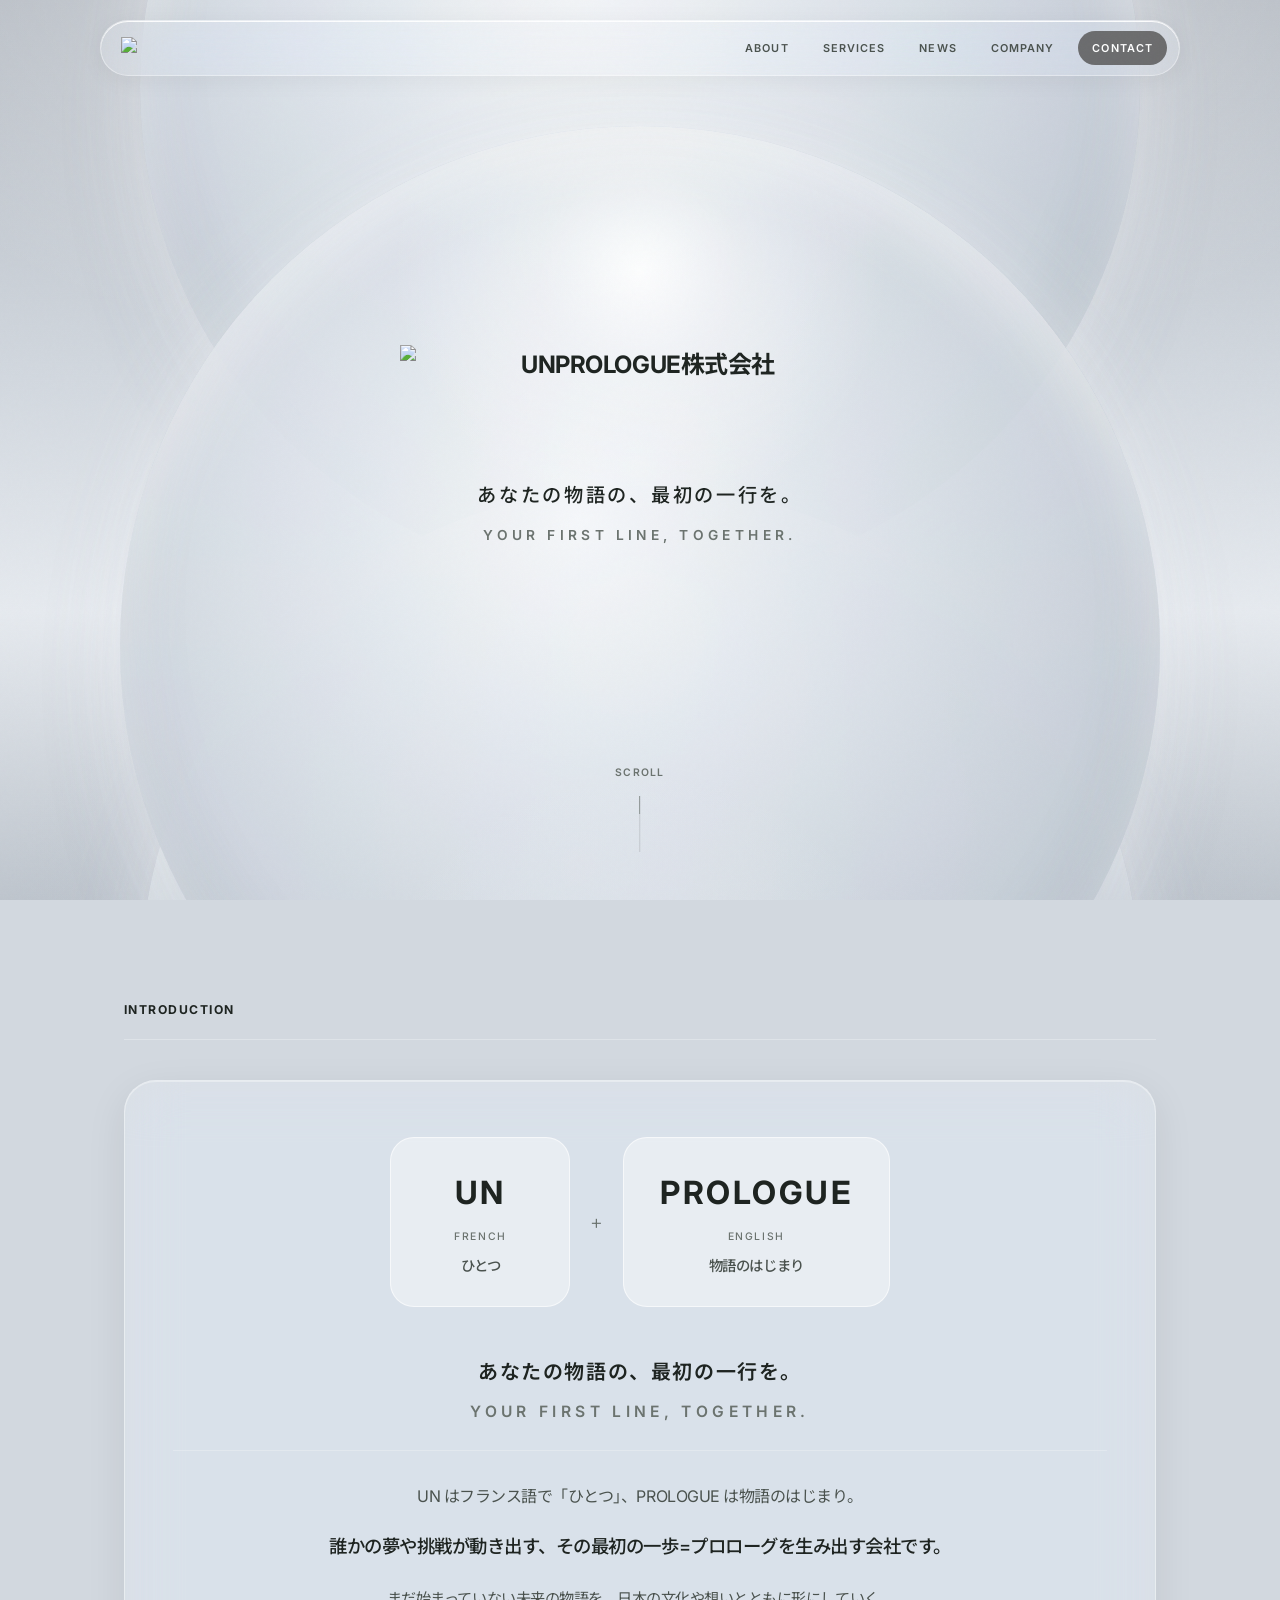
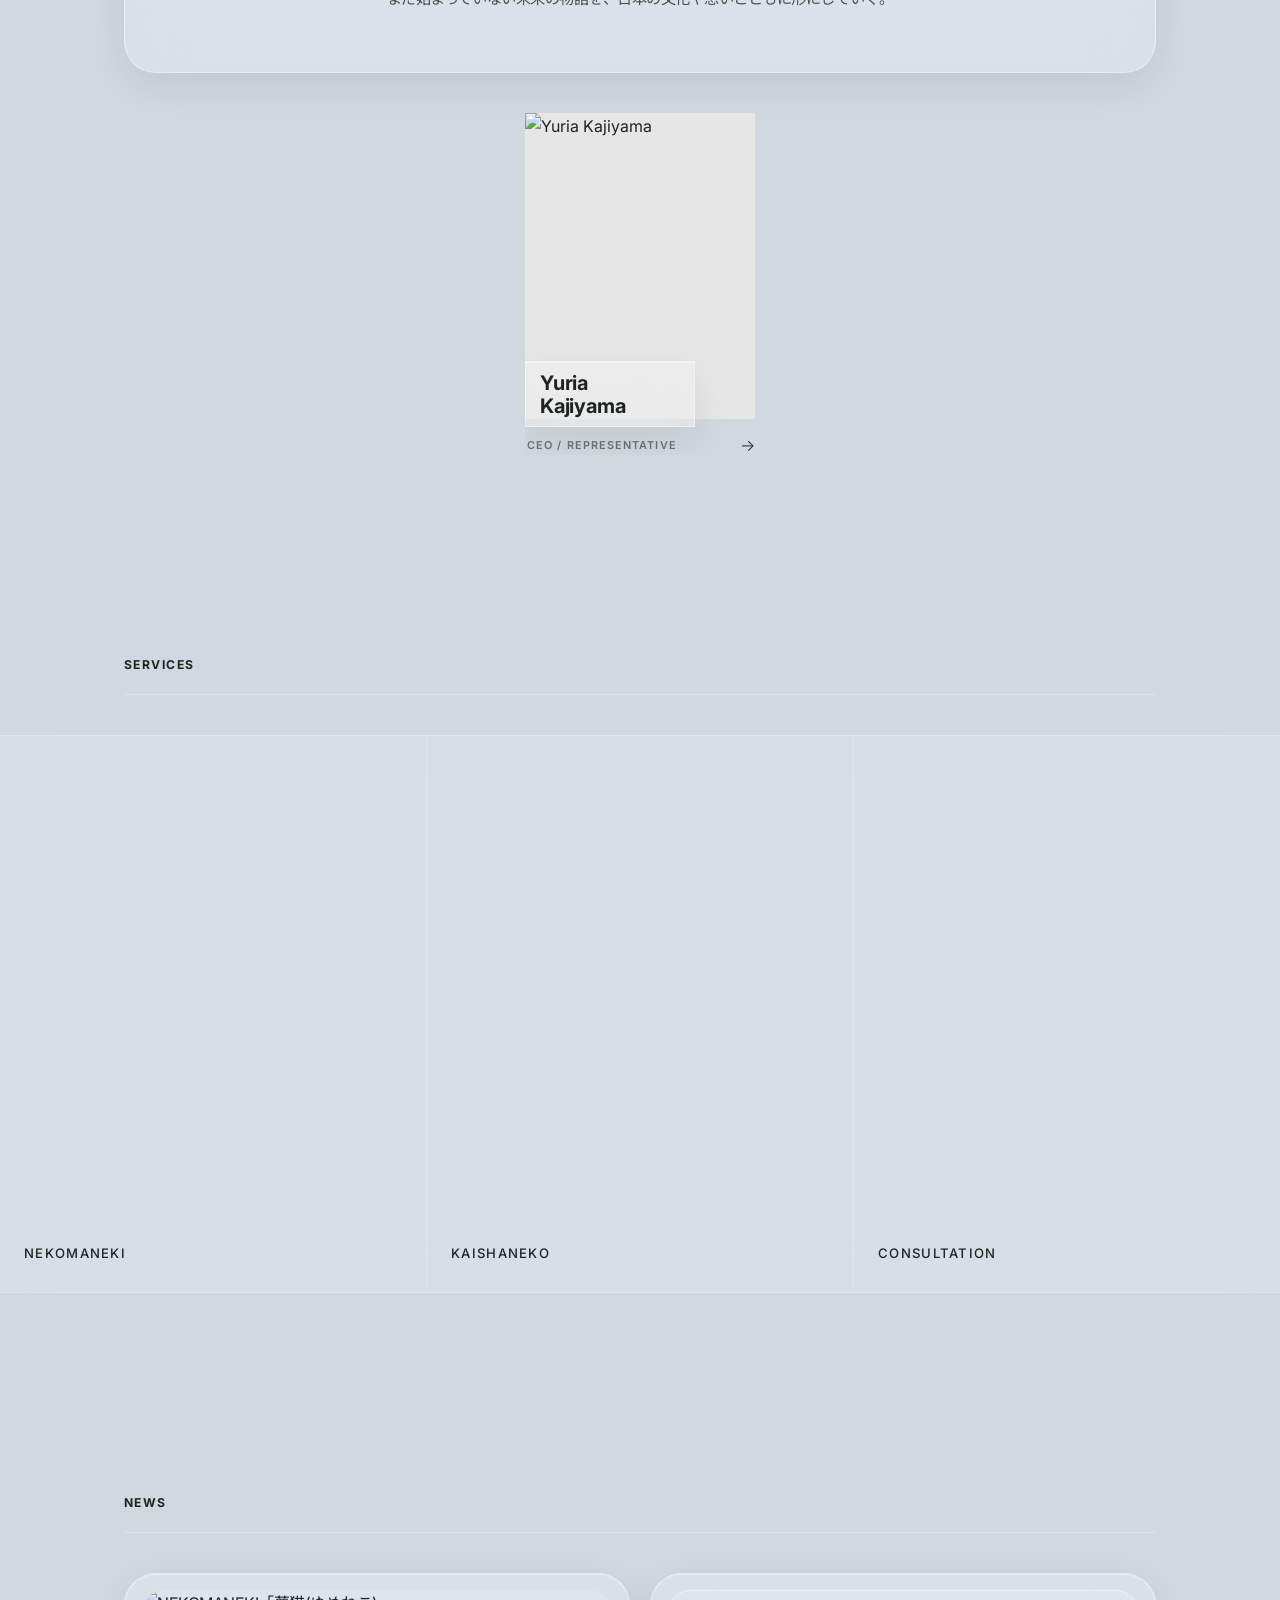
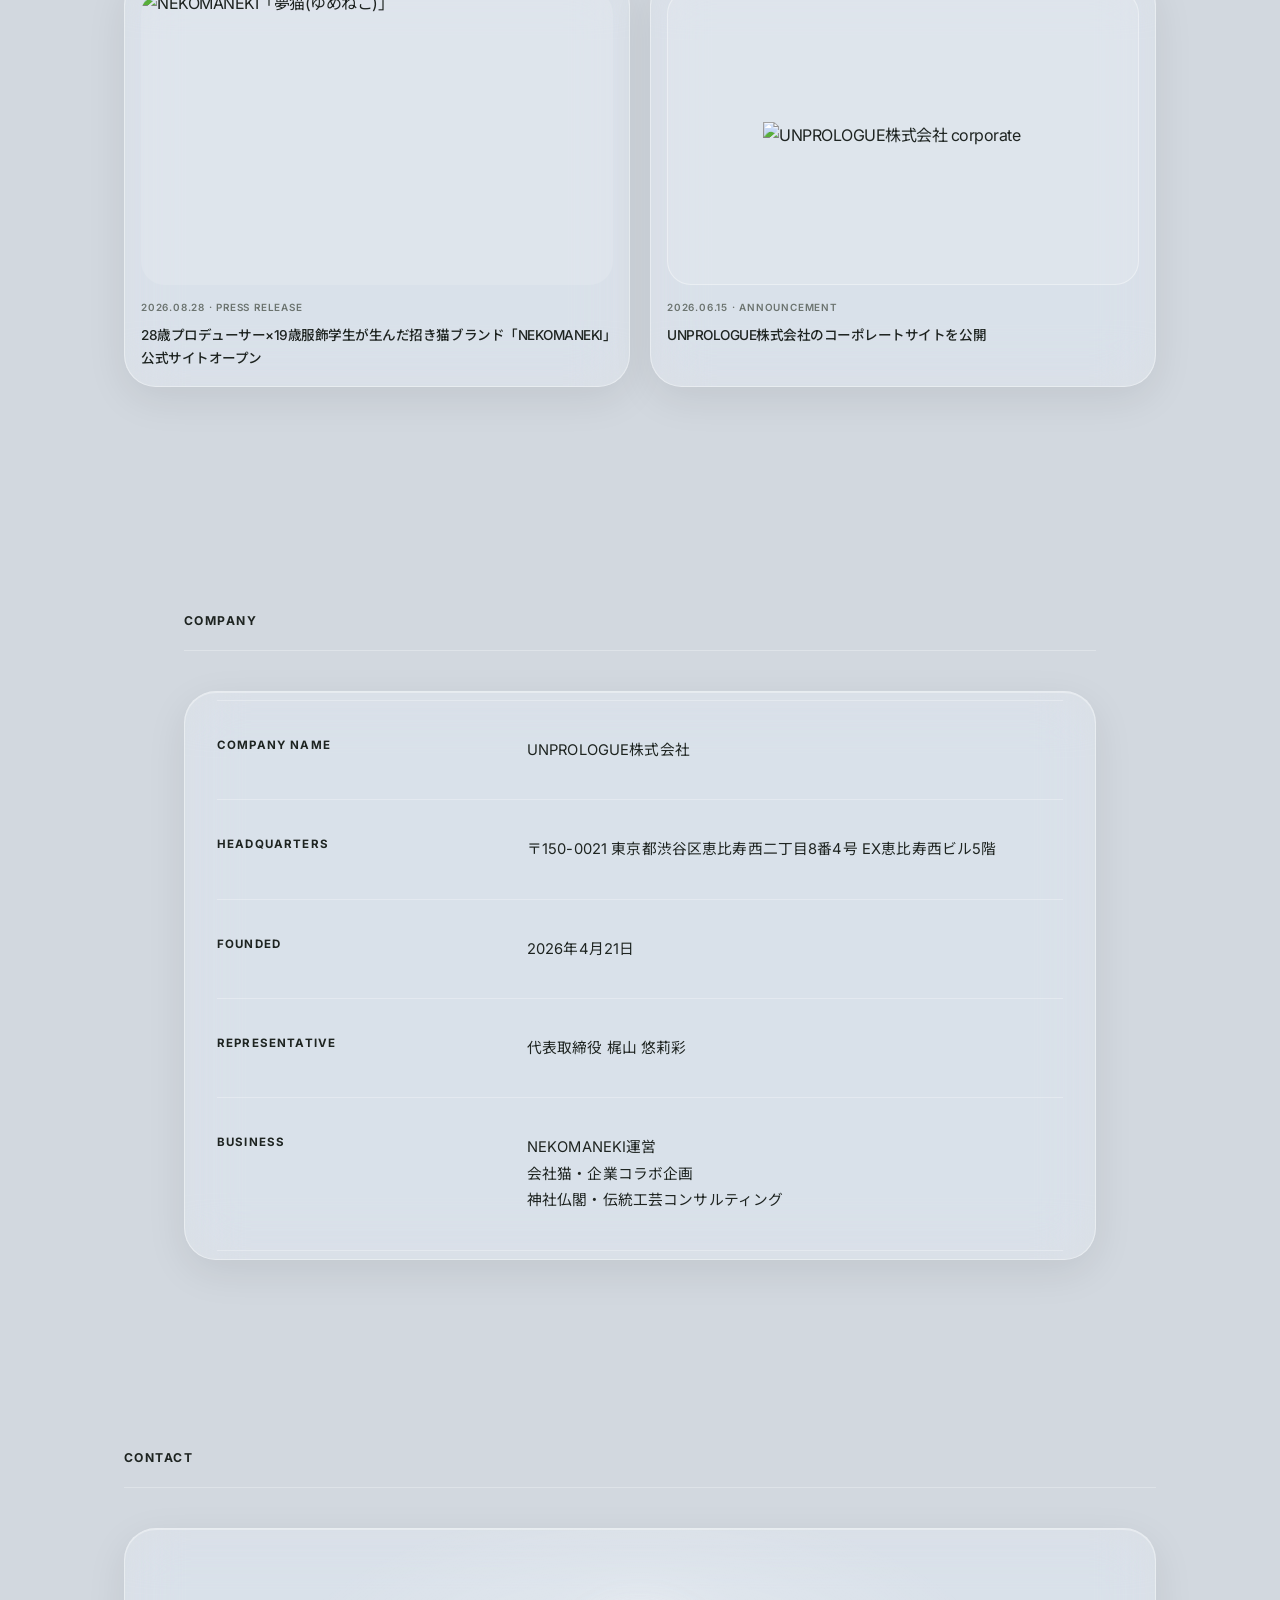
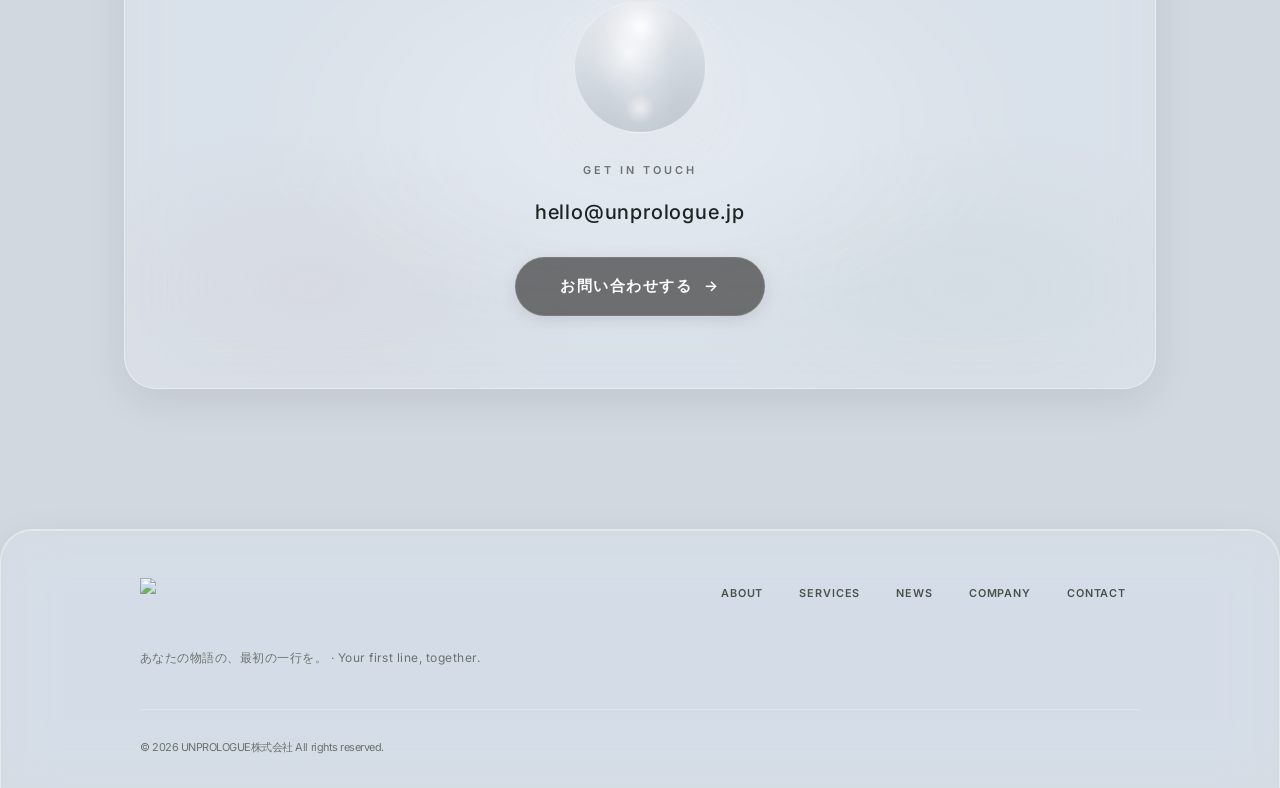
==== commit 8d2aa4ae: "Make all news thumbnails the same 16:10 size Photos fill the frame with object-fit: cover (NEKOMANEK" ====
--- a/index.html
+++ b/index.html
@@ -12,7 +12,7 @@
   <link rel="preconnect" href="https://fonts.googleapis.com">
   <link rel="preconnect" href="https://fonts.gstatic.com" crossorigin>
   <link href="https://fonts.googleapis.com/css2?family=Inter:wght@300;400;500;600;700&family=Noto+Sans+JP:wght@300;400;500;600;700&display=swap" rel="stylesheet">
-  <link rel="stylesheet" href="css/styles.css?v=31">
+  <link rel="stylesheet" href="css/styles.css?v=32">
   <link rel="icon" href="/favicon.ico?v=2" sizes="any">
   <link rel="icon" href="/favicon.png?v=2" type="image/png" sizes="512x512">
   <link rel="icon" href="/favicon-32x32.png?v=2" type="image/png" sizes="32x32">
@@ -300,7 +300,7 @@
         <div class="articles__grid articles__grid--duo">
           <a href="articles/nekomaneki-launch.html" class="article-card">
             <div class="article-card__thumb">
-              <img src="59fd7f55-a7c8-4864-affc-1a6823d649de.png" alt="NEKOMANEKI「夢猫(ゆめねこ)」" class="article-card__img" width="1023" height="1537">
+              <img src="59fd7f55-a7c8-4864-affc-1a6823d649de.png" alt="NEKOMANEKI「夢猫(ゆめねこ)」" class="article-card__img article-card__img--nekomaneki" width="1023" height="1537">
             </div>
             <p class="article-card__meta">2026.08.28 · Press Release</p>
             <p class="article-card__title">28歳プロデューサー×19歳服飾学生が生んだ招き猫ブランド「NEKOMANEKI」公式サイトオープン</p>
--- a/css/styles.css
+++ b/css/styles.css
@@ -1245,10 +1245,11 @@
   border: 1px solid var(--glass-border);
 }
 
-.article-card__img--logo {
+.article-card__img.article-card__img--logo {
   width: min(80%, 280px);
   height: auto;
   margin: 0 auto;
+  object-fit: contain;
 }
 
 .article-post__hero--logo {
@@ -1290,14 +1291,19 @@
 }
 
 .article-card__thumb:has(.article-card__img) {
-  aspect-ratio: auto;
   background: var(--color-bg-alt);
 }
 
+/* All news thumbnails share the 16:10 frame; photos are cropped to fill it */
 .article-card__img {
   width: 100%;
-  height: auto;
+  height: 100%;
   display: block;
+  object-fit: cover;
+}
+
+.article-card__img--nekomaneki {
+  object-position: center 72%;
 }
 
 .article-card__thumb-bg {
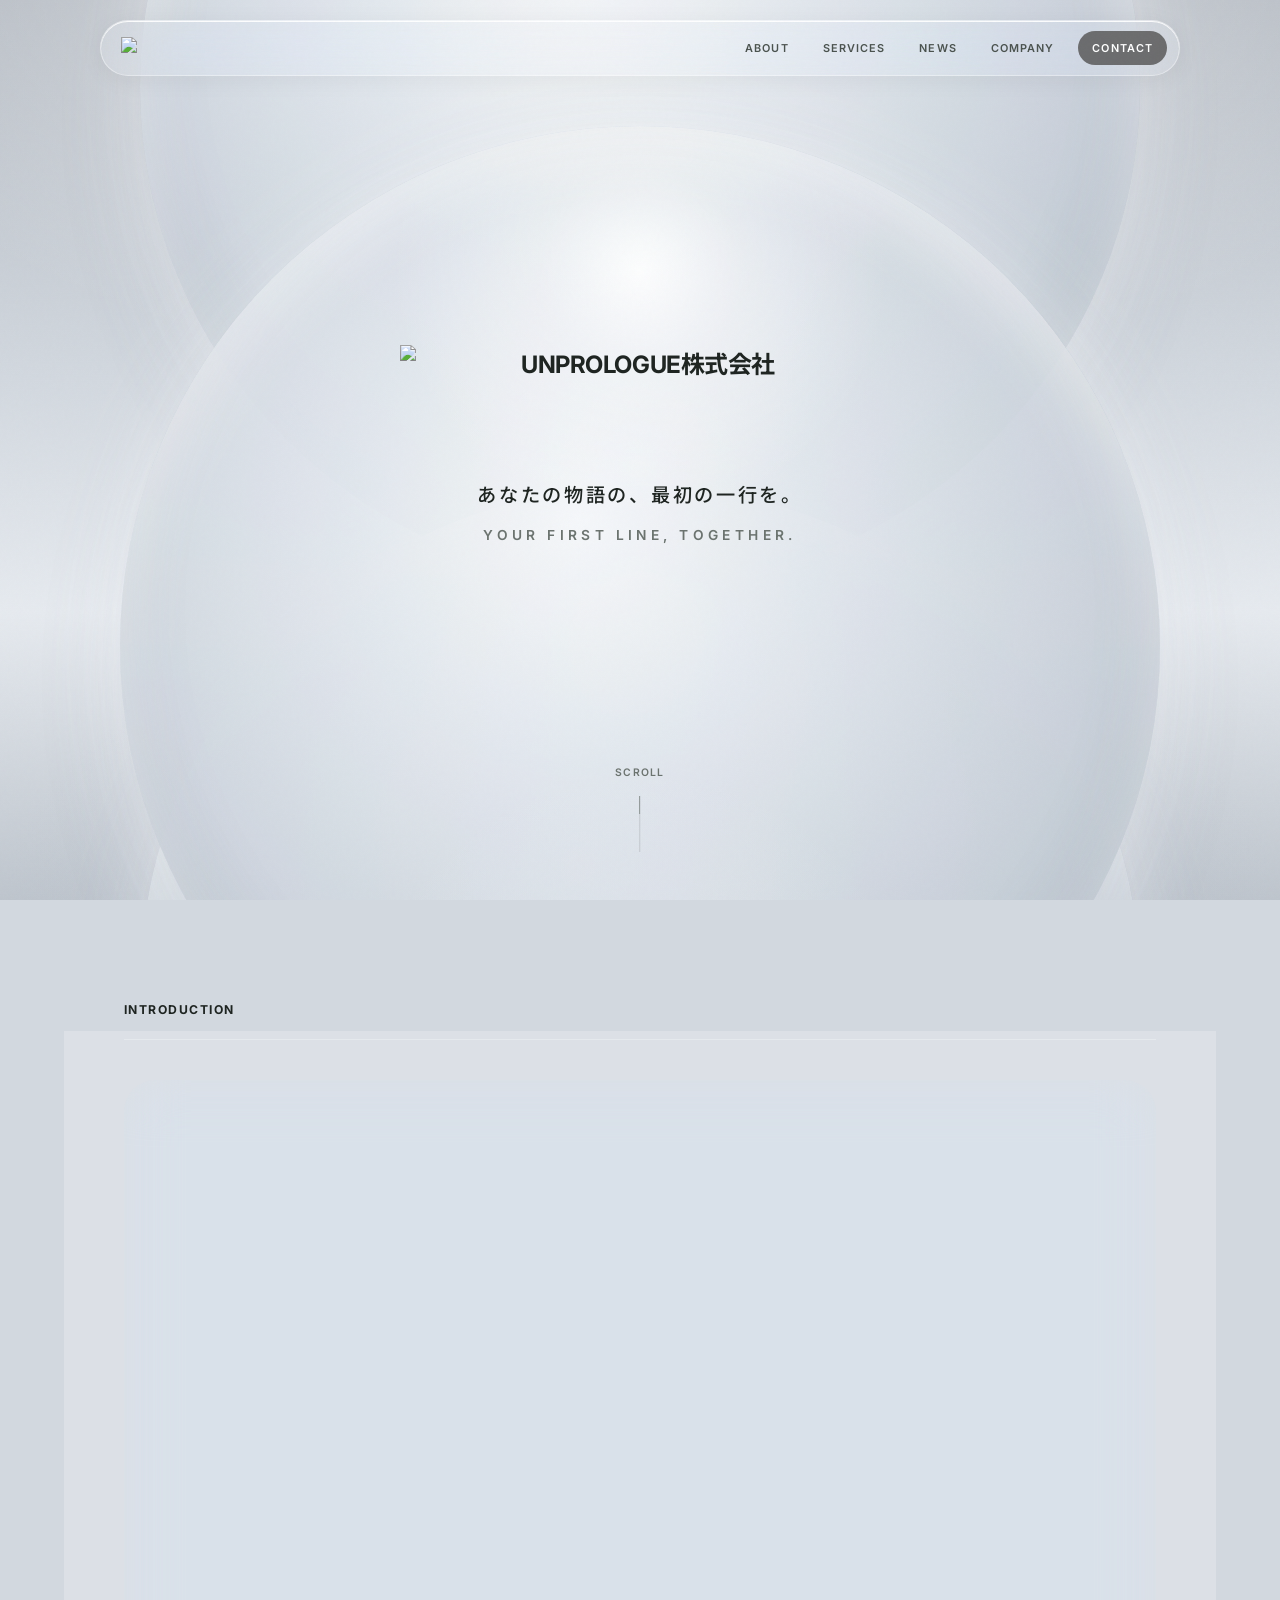
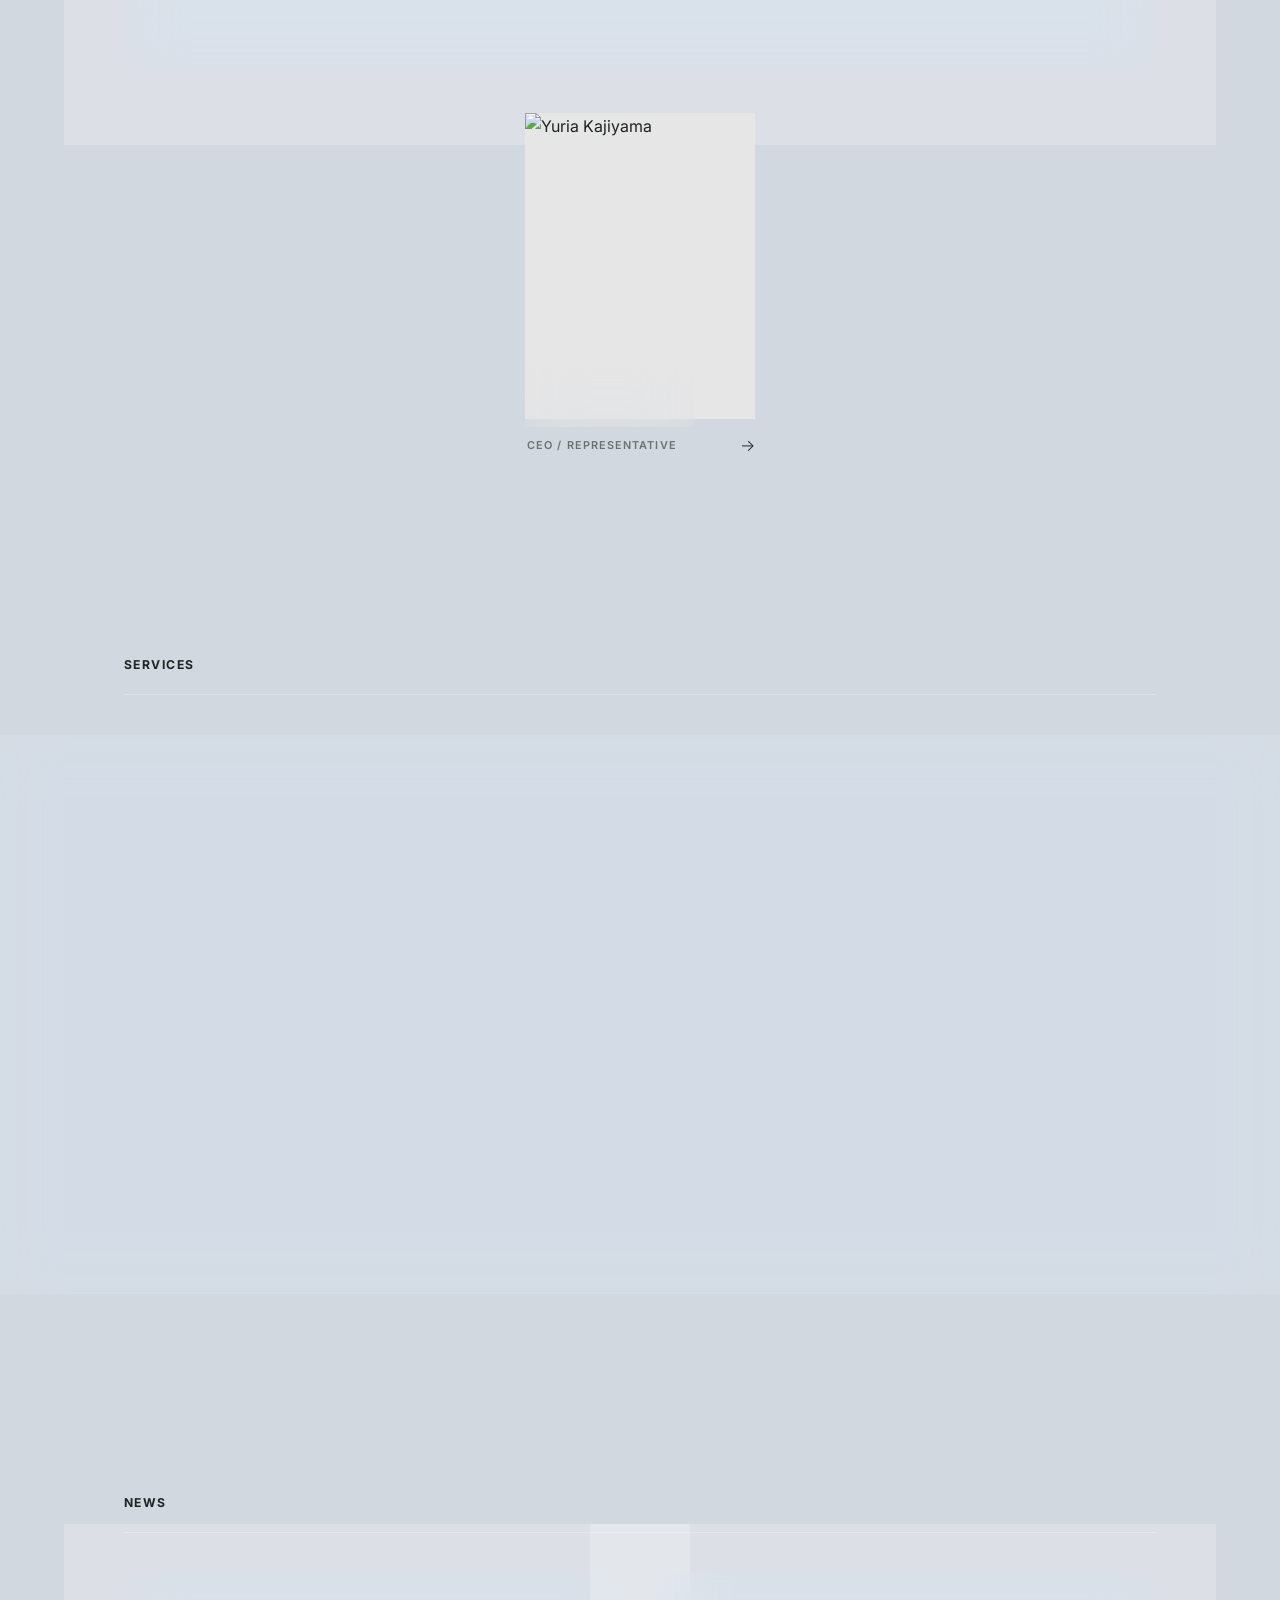
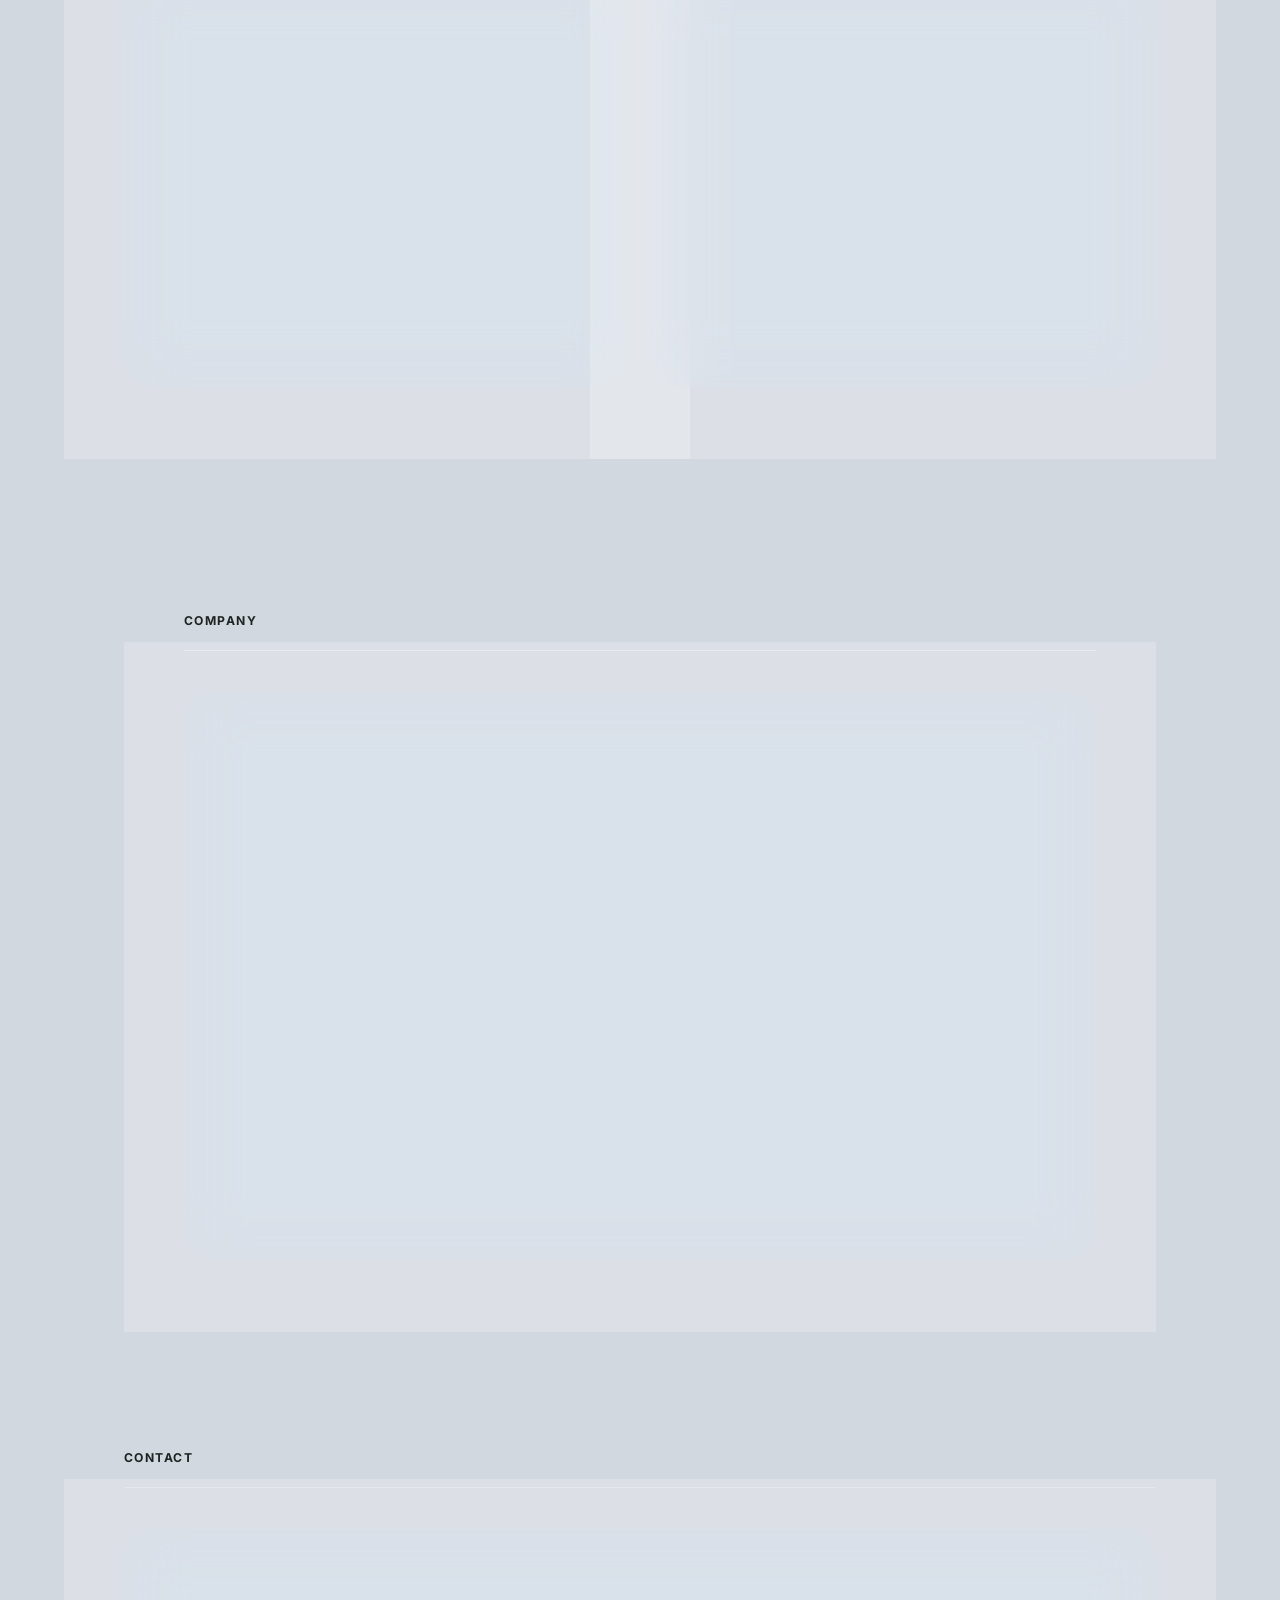
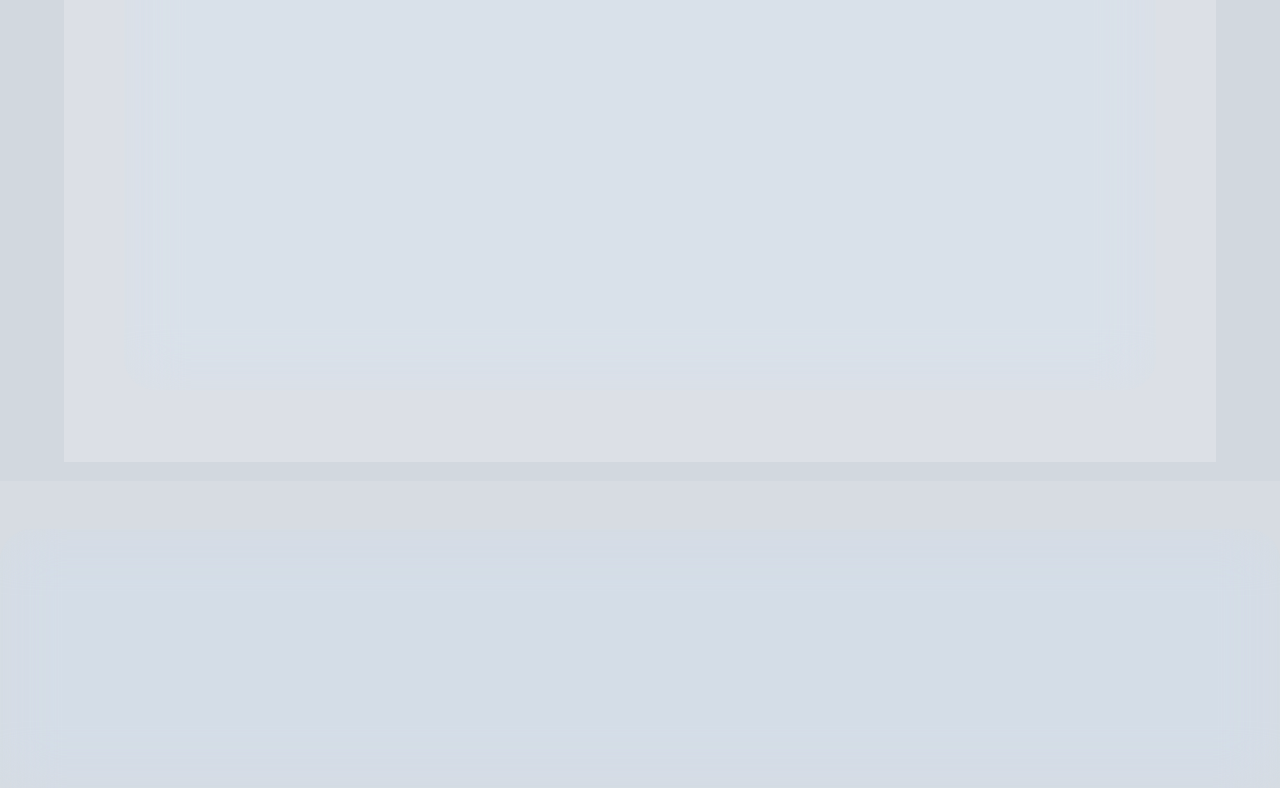
==== commit 3df277e2: "Update meta and OG description to the maneki-neko brand summary Co-Authored-By: Claude Opus 5.5 <nor" ====
--- a/index.html
+++ b/index.html
@@ -3,11 +3,11 @@
 <head>
   <meta charset="UTF-8">
   <meta name="viewport" content="width=device-width, initial-scale=1.0">
-  <meta name="description" content="UNPROLOGUE株式会社 — あなたの物語の、最初の一行を。 Your first line, together. 誰かの夢や挑戦が動き出す、その最初の一歩=プロローグを生み出す会社。">
+  <meta name="description" content="招き猫ブランドを手がけるUNPROLOGUE株式会社。九谷焼で企業ごとにデザインするカスタム招き猫「会社猫」と、願いが叶うまで寄り添う招き猫「夢猫」のブランド「NEKOMANEKI」を運営しています。">
   <link rel="canonical" href="https://unprologue.jp/">
   <meta property="og:url" content="https://unprologue.jp/">
   <meta property="og:title" content="UNPROLOGUE株式会社">
-  <meta property="og:description" content="UNPROLOGUE株式会社 — あなたの物語の、最初の一行を。 Your first line, together.">
+  <meta property="og:description" content="招き猫ブランドを手がけるUNPROLOGUE株式会社。九谷焼で企業ごとにデザインするカスタム招き猫「会社猫」と、願いが叶うまで寄り添う招き猫「夢猫」のブランド「NEKOMANEKI」を運営しています。">
   <title>UNPROLOGUE株式会社</title>
   <link rel="preconnect" href="https://fonts.googleapis.com">
   <link rel="preconnect" href="https://fonts.gstatic.com" crossorigin>
@@ -134,7 +134,7 @@
                 <ol class="member__timeline">
                   <li class="member__timeline-item">
                     <span class="member__year">2018</span>
-                    <p>Z世代向けマーケティング事業を立ち上げ</p>
+                    <p>Z世代マーケティング事業に参画</p>
                   </li>
                   <li class="member__timeline-item">
                     <span class="member__year">2019</span>
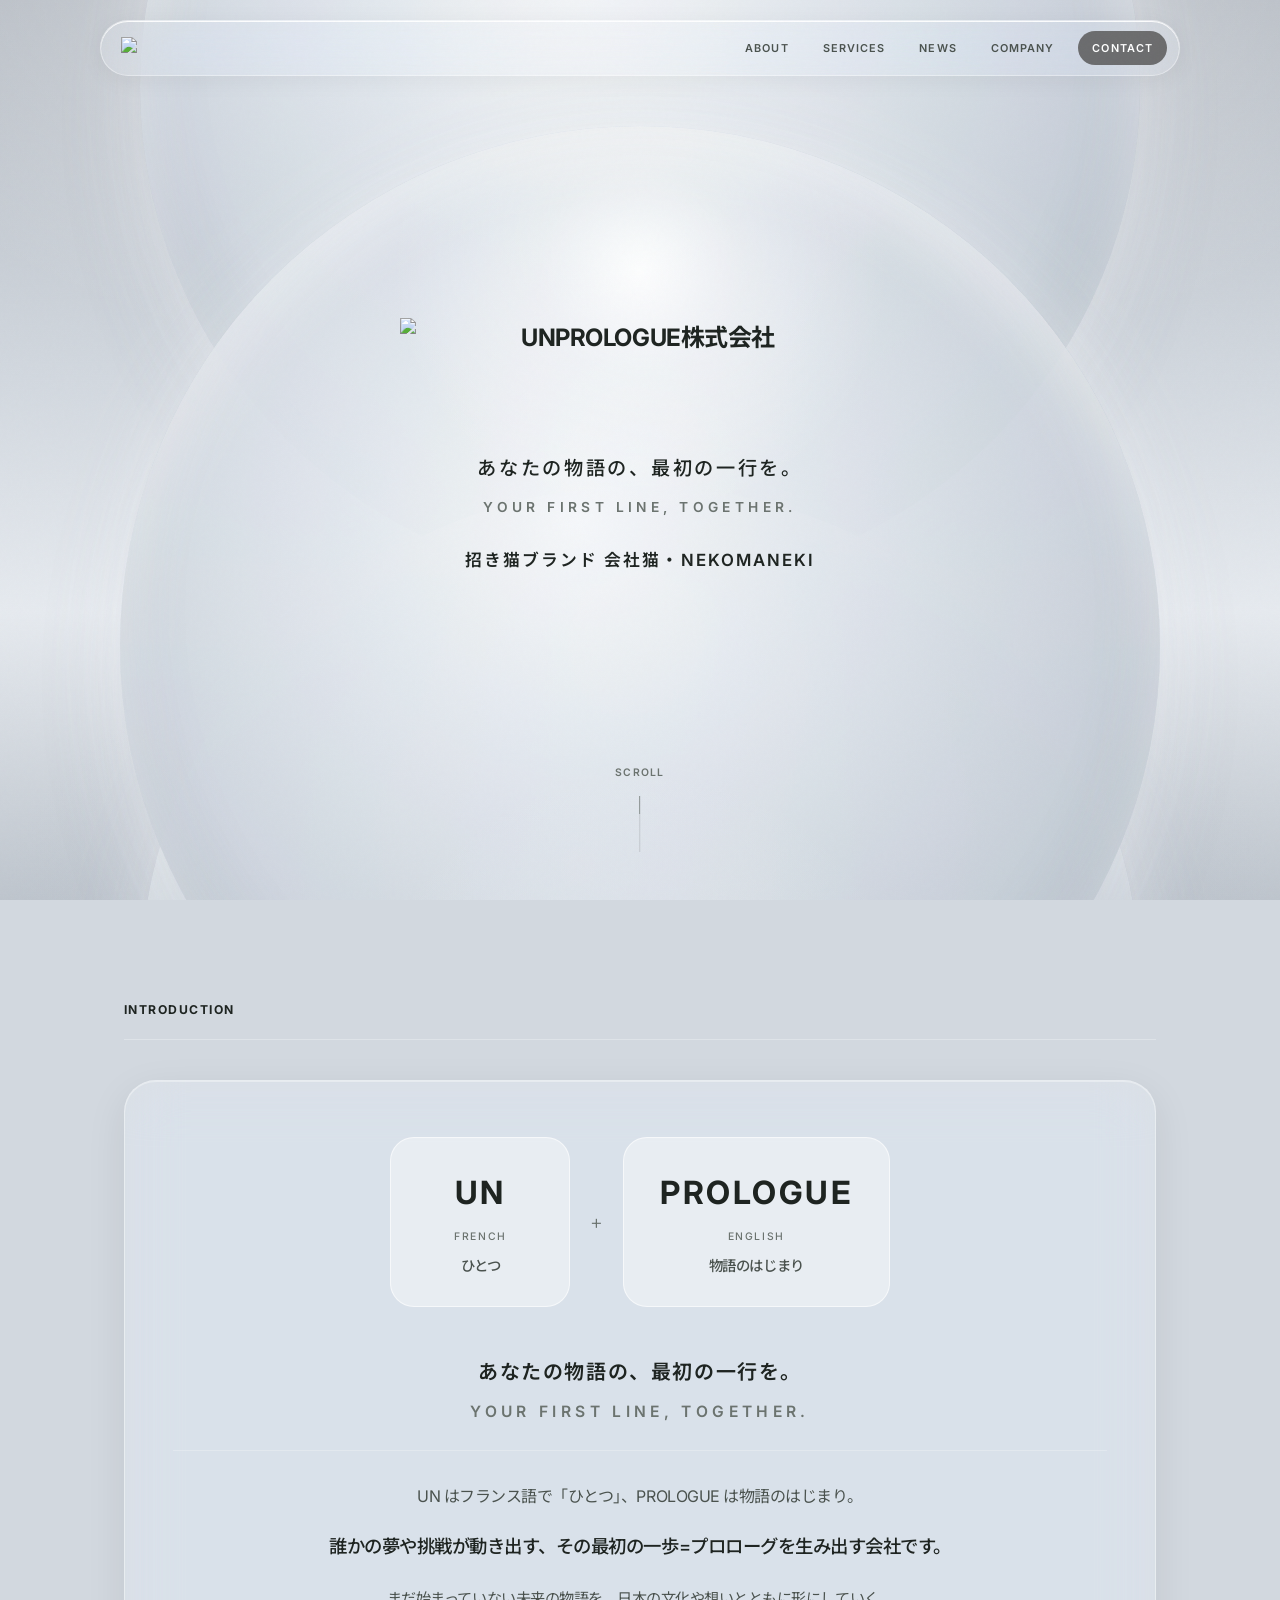
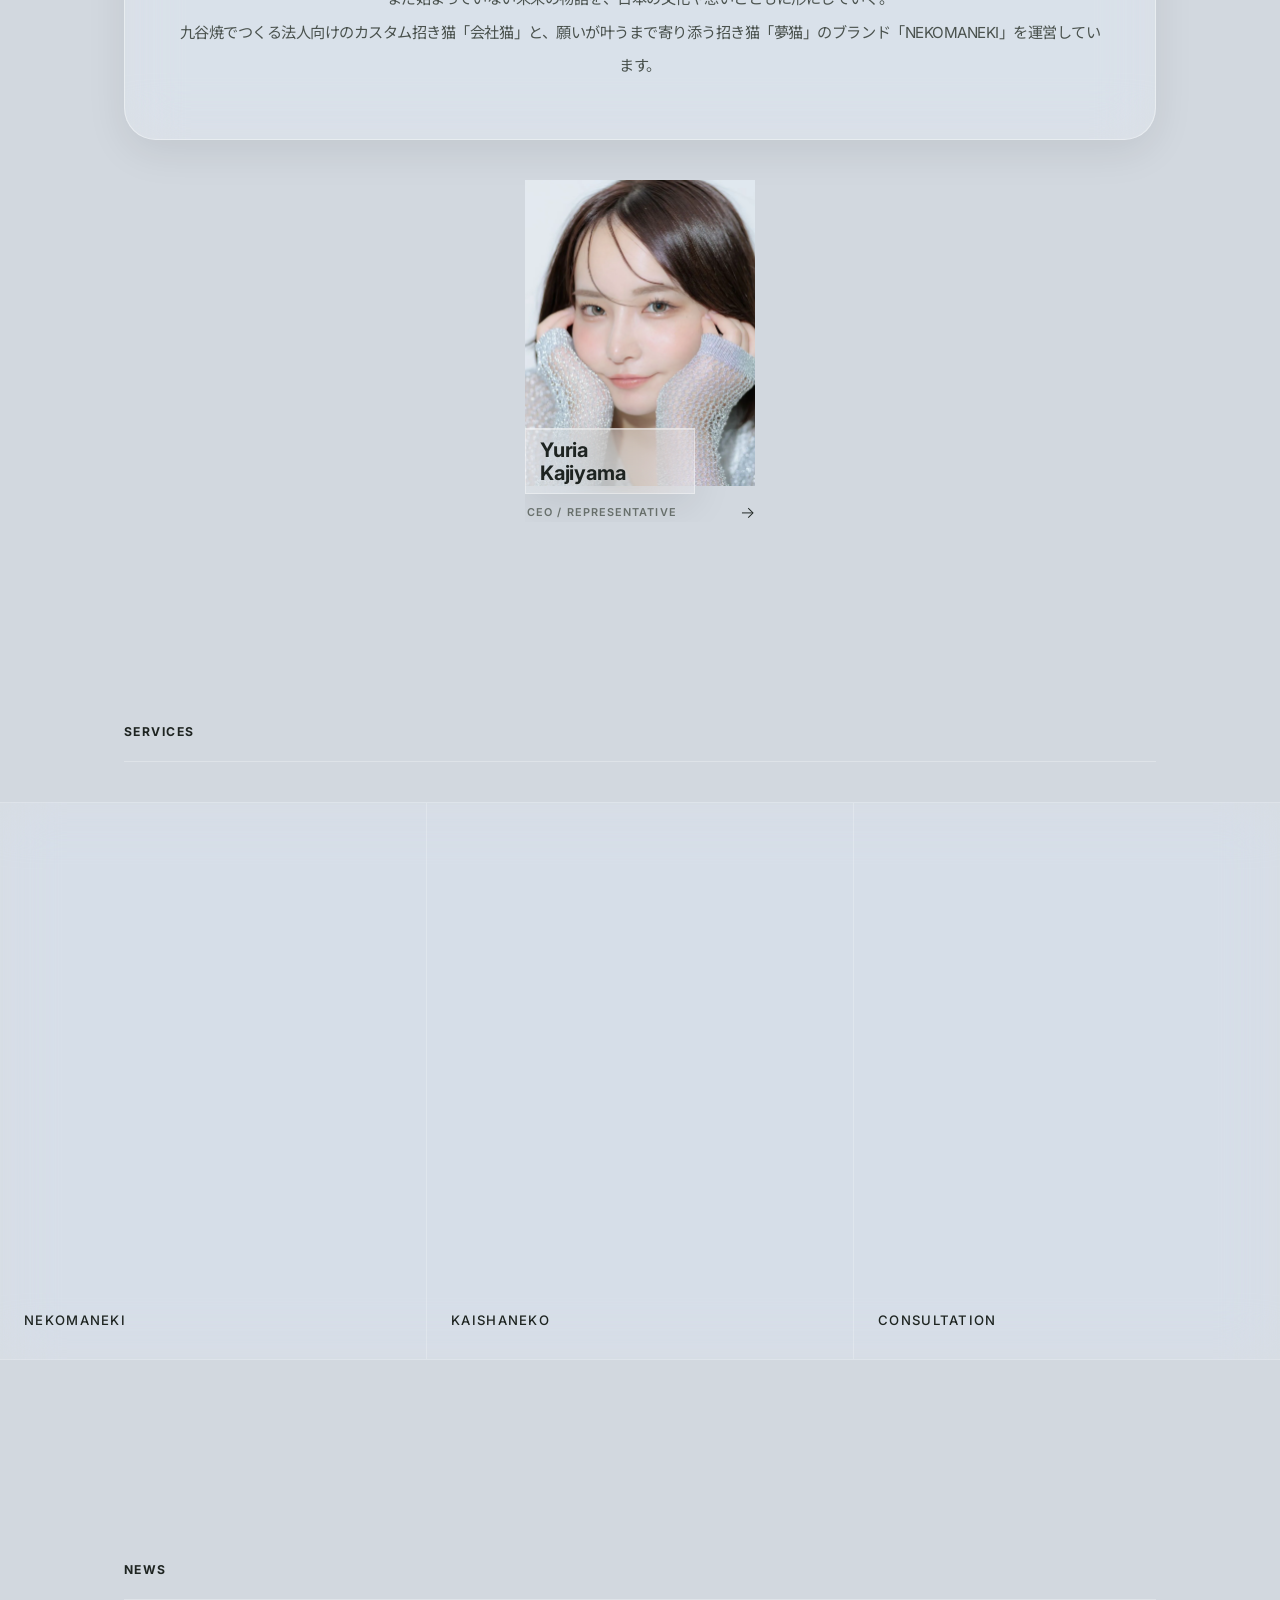
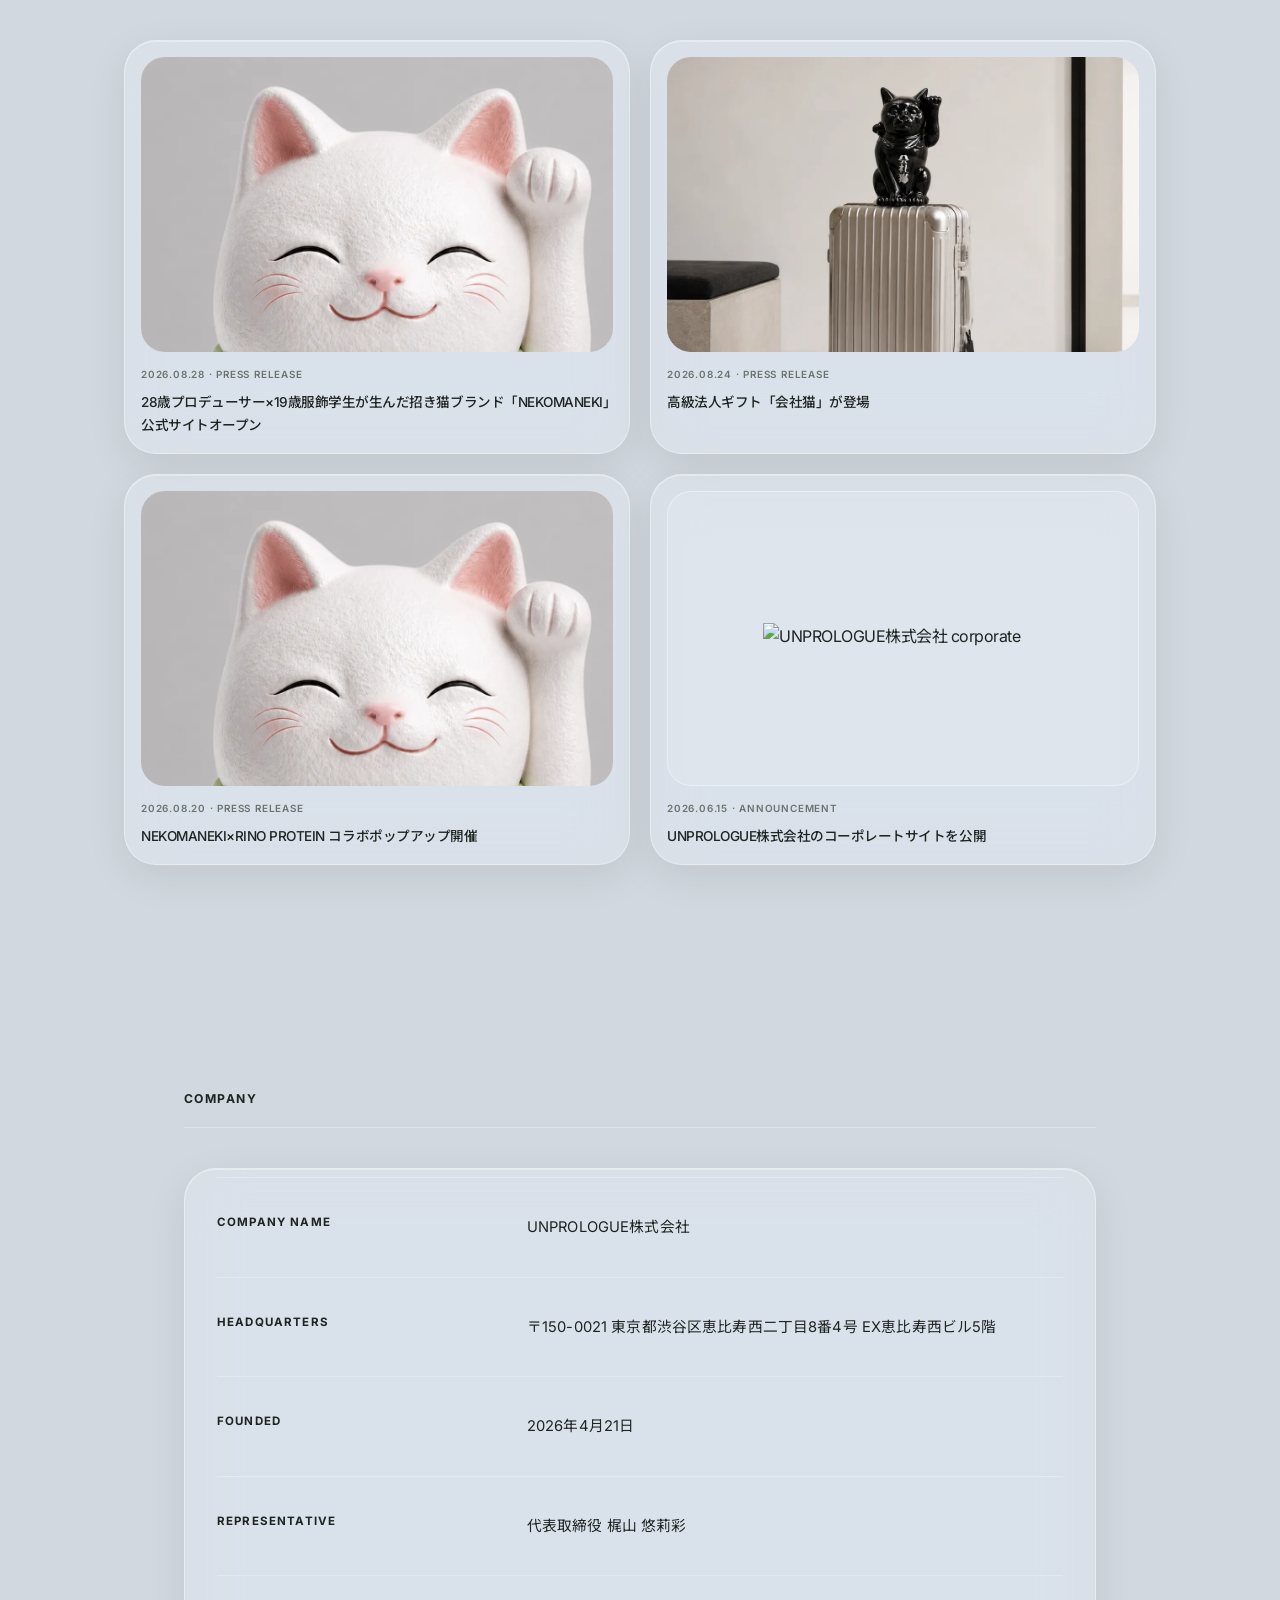
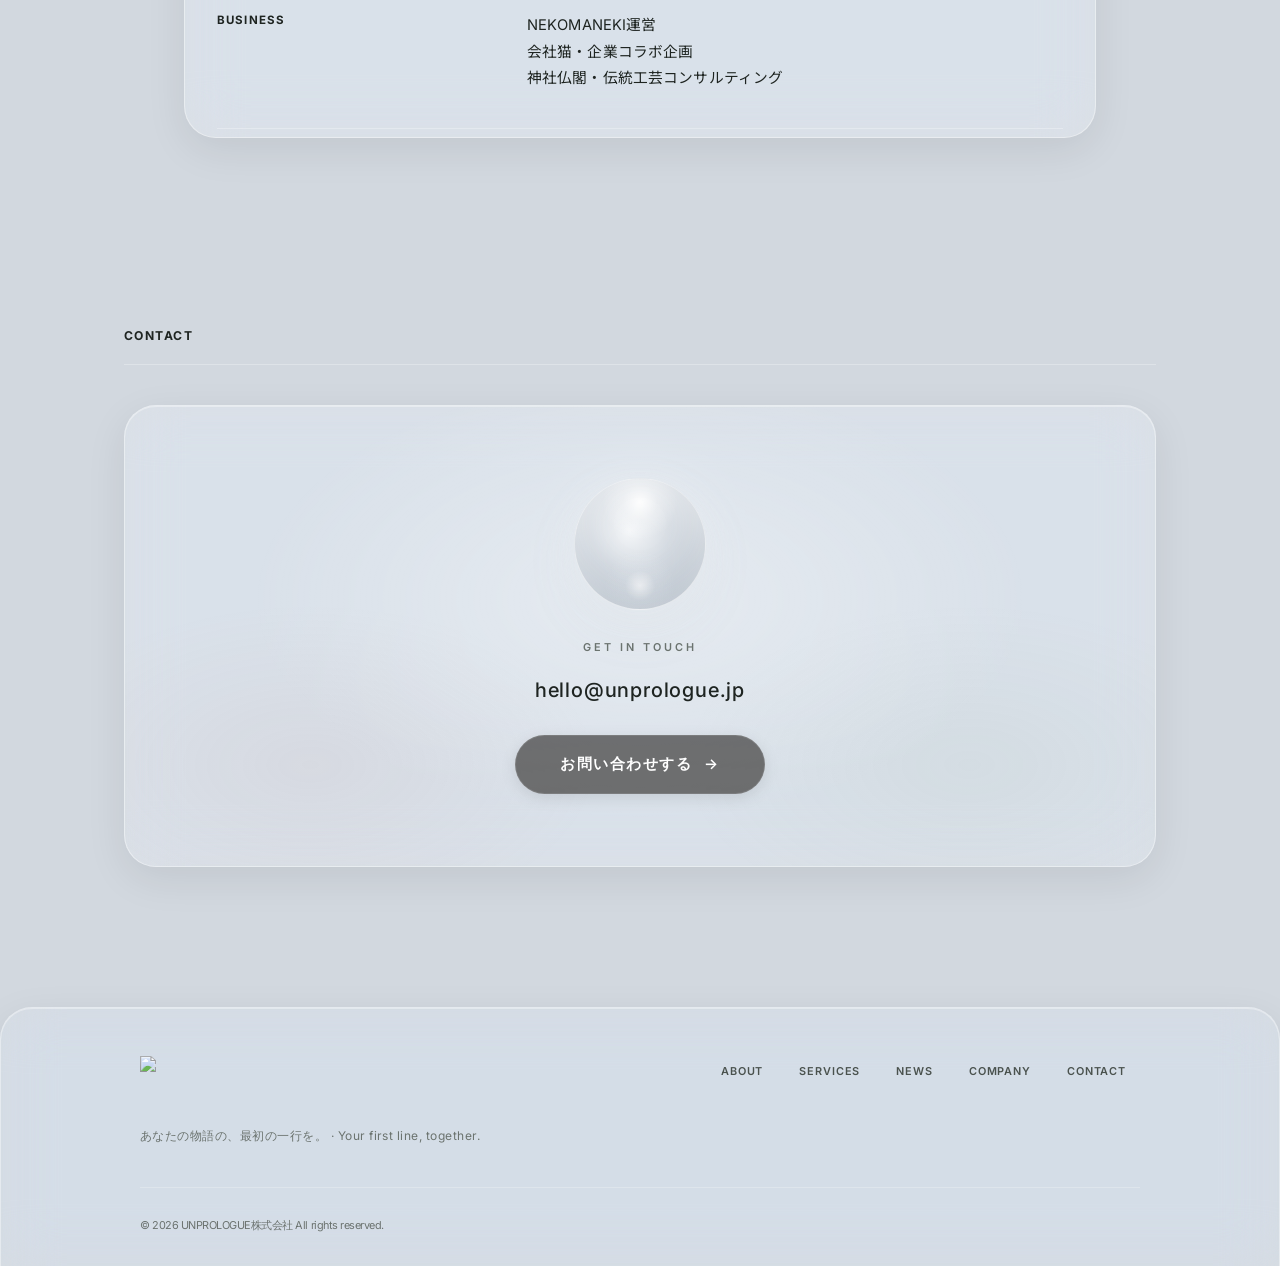
==== commit f8af6bc1: "修正依頼（2026-10-21）に対応 - トップのタイトル、X 用の紹介文、シェア画像（og-image.jpg）、構造化データを追加 - h1 に「招き猫ブランド 会社猫・NEKOMANEKI」、" ====
--- a/index.html
+++ b/index.html
@@ -8,15 +8,44 @@
   <meta property="og:url" content="https://unprologue.jp/">
   <meta property="og:title" content="UNPROLOGUE株式会社">
   <meta property="og:description" content="招き猫ブランドを手がけるUNPROLOGUE株式会社。九谷焼で企業ごとにデザインするカスタム招き猫「会社猫」と、願いが叶うまで寄り添う招き猫「夢猫」のブランド「NEKOMANEKI」を運営しています。">
-  <title>UNPROLOGUE株式会社</title>
+  <meta property="og:type" content="website">
+  <meta property="og:site_name" content="UNPROLOGUE株式会社">
+  <meta property="og:image" content="https://unprologue.jp/og-image.jpg">
+  <meta property="og:image:width" content="1200">
+  <meta property="og:image:height" content="630">
+  <meta name="twitter:card" content="summary_large_image">
+  <meta name="twitter:description" content="招き猫ブランドを手がけるUNPROLOGUE株式会社。九谷焼で企業ごとにデザインするカスタム招き猫「会社猫」と、願いが叶うまで寄り添う招き猫「夢猫」のブランド「NEKOMANEKI」を運営しています。">
+  <meta name="twitter:image" content="https://unprologue.jp/og-image.jpg">
+  <title>UNPROLOGUE株式会社｜会社猫・NEKOMANEKI運営</title>
   <link rel="preconnect" href="https://fonts.googleapis.com">
   <link rel="preconnect" href="https://fonts.gstatic.com" crossorigin>
   <link href="https://fonts.googleapis.com/css2?family=Inter:wght@300;400;500;600;700&family=Noto+Sans+JP:wght@300;400;500;600;700&display=swap" rel="stylesheet">
-  <link rel="stylesheet" href="css/styles.css?v=32">
+  <link rel="stylesheet" href="css/styles.css?v=33">
   <link rel="icon" href="/favicon.ico?v=2" sizes="any">
   <link rel="icon" href="/favicon.png?v=2" type="image/png" sizes="512x512">
   <link rel="icon" href="/favicon-32x32.png?v=2" type="image/png" sizes="32x32">
   <link rel="apple-touch-icon" href="/apple-touch-icon.png?v=2">
+  <script type="application/ld+json">
+  {
+    "@context": "https://schema.org",
+    "@type": "Organization",
+    "name": "UNPROLOGUE株式会社",
+    "url": "https://unprologue.jp/",
+    "logo": "https://unprologue.jp/unprologue.png",
+    "email": "hello@unprologue.jp",
+    "foundingDate": "2026-04-21",
+    "founder": "梶山 悠莉彩",
+    "address": {
+      "@type": "PostalAddress",
+      "postalCode": "150-0021",
+      "addressRegion": "東京都",
+      "addressLocality": "渋谷区",
+      "streetAddress": "恵比寿西二丁目8番4号 EX恵比寿西ビル5階",
+      "addressCountry": "JP"
+    },
+    "sameAs": ["https://www.nekomaneki.jp/", "https://kaishaneko.net"]
+  }
+  </script>
 </head>
 <body>
 
@@ -55,10 +84,11 @@
     <div class="hero__inner">
       <h1 class="hero__title fade-in">
         <img src="unprologue.png" alt="UNPROLOGUE株式会社" class="hero__logo" width="480" height="96">
-        <p class="hero__motto" aria-label="あなたの物語の、最初の一行を。 Your first line, together.">
+        <span class="hero__motto" aria-label="あなたの物語の、最初の一行を。 Your first line, together.">
           <span class="hero__motto-ja" data-typing="あなたの物語の、最初の一行を。">あなたの物語の、最初の一行を。</span>
           <span class="hero__motto-en" data-typing="Your first line, together.">Your first line, together.</span>
-        </p>
+        </span>
+        <span class="hero__brand">招き猫ブランド 会社猫・NEKOMANEKI</span>
       </h1>
     </div>
     <a href="#about" class="hero__scroll" aria-label="Scroll down">
@@ -101,6 +131,9 @@
           <p class="about__desc">
             まだ始まっていない未来の物語を、日本の文化や想いとともに形にしていく。
           </p>
+          <p class="about__desc">
+            九谷焼でつくる法人向けのカスタム招き猫「会社猫」と、願いが叶うまで寄り添う招き猫「夢猫」のブランド「NEKOMANEKI」を運営しています。
+          </p>
         </div>
       </div>
 
@@ -109,7 +142,7 @@
           <button class="member__toggle" type="button" aria-expanded="false" aria-controls="member-yuria">
             <div class="member__visual">
               <div class="member__photo">
-                <img src="IMG_8458.JPG" alt="Yuria Kajiyama" class="member__photo-img member__photo-img--yuria" width="1841" height="1228" loading="lazy">
+                <img src="IMG_8458.webp" alt="Yuria Kajiyama" class="member__photo-img member__photo-img--yuria" width="1841" height="1228" loading="lazy">
               </div>
               <div class="member__name-block">
                 <span class="member__name-line">Yuria</span>
@@ -229,8 +262,8 @@
         class="service-panel service-panel--nekomaneki"
         role="listitem"
       >
-        <div class="service-panel__media" aria-hidden="true">
-          <img src="/59fd7f55-a7c8-4864-affc-1a6823d649de.png" alt="" class="service-panel__image" width="1023" height="1537" loading="lazy">
+        <div class="service-panel__media">
+          <img src="/59fd7f55-a7c8-4864-affc-1a6823d649de.webp" alt="夢を叶える招き猫「夢猫」" class="service-panel__image" width="1023" height="1537" loading="lazy">
         </div>
         <div class="service-panel__overlay">
           <p class="service-panel__eyebrow">Where Ideas Take Shape</p>
@@ -250,13 +283,13 @@
         class="service-panel service-panel--kaishaneko"
         role="listitem"
       >
-        <div class="service-panel__media" aria-hidden="true">
-          <img src="/kaishaneko-panel.png" alt="" class="service-panel__image" width="1122" height="1402" loading="lazy">
+        <div class="service-panel__media">
+          <img src="/kaishaneko-panel.webp" alt="九谷焼のカスタム招き猫「会社猫」" class="service-panel__image" width="1122" height="1402" loading="lazy">
         </div>
         <div class="service-panel__overlay">
           <p class="service-panel__eyebrow">九谷焼 × 招き猫</p>
           <div class="service-panel__body">
-            <h3 class="service-panel__headline">福とご縁を、<br>会社へ。</h3>
+            <h3 class="service-panel__headline">福とご縁を、会社へ。</h3>
             <p class="service-panel__desc">
               100年以上にわたり伝統工芸・九谷焼の素地製造を続けてきた宮創製陶所の技で叶える、
               唯一無二のカスタム招き猫。
@@ -271,16 +304,16 @@
         class="service-panel service-panel--consultation"
         role="listitem"
       >
-        <div class="service-panel__media" aria-hidden="true">
-          <img src="/8ac5cac1-fd7f-46a0-bc99-7b17e9017547.png" alt="" class="service-panel__image" width="941" height="1672" loading="lazy">
+        <div class="service-panel__media">
+          <img src="/8ac5cac1-fd7f-46a0-bc99-7b17e9017547.webp" alt="神社仏閣・伝統工芸コンサルティング" class="service-panel__image" width="941" height="1672" loading="lazy">
         </div>
         <div class="service-panel__overlay">
-          <p class="service-panel__eyebrow">伝統工芸コンサルティング</p>
+          <p class="service-panel__eyebrow">神社仏閣・伝統工芸コンサルティング</p>
           <div class="service-panel__body">
-            <h3 class="service-panel__headline">つくるから、<br>届くまで。</h3>
+            <h3 class="service-panel__headline">つくるから、届くまで。</h3>
             <p class="service-panel__desc">
               産地・つくり手と伴走し、ものづくりから発信・販路拡大まで一気通貫で支援します。<br>
-              伝統の技を現代のニーズに合わせ、届ける形へ。更新の最初の一歩を、私たちがつくります。
+              伝統の技を現代のニーズに合わせ、届ける形へ。伝統を未来へつなぐ最初の一歩を、私たちがつくります。
             </p>
           </div>
         </div>
@@ -300,10 +333,24 @@
         <div class="articles__grid articles__grid--duo">
           <a href="articles/nekomaneki-launch.html" class="article-card">
             <div class="article-card__thumb">
-              <img src="59fd7f55-a7c8-4864-affc-1a6823d649de.png" alt="NEKOMANEKI「夢猫(ゆめねこ)」" class="article-card__img article-card__img--nekomaneki" width="1023" height="1537">
+              <img src="59fd7f55-a7c8-4864-affc-1a6823d649de.webp" alt="NEKOMANEKI「夢猫(ゆめねこ)」" class="article-card__img article-card__img--nekomaneki" width="1023" height="1537" loading="lazy">
             </div>
             <p class="article-card__meta">2026.08.28 · Press Release</p>
             <p class="article-card__title">28歳プロデューサー×19歳服飾学生が生んだ招き猫ブランド「NEKOMANEKI」公式サイトオープン</p>
+          </a>
+          <a href="articles/kaishaneko-launch.html" class="article-card">
+            <div class="article-card__thumb">
+              <img src="kaishaneko-panel.webp" alt="九谷焼のカスタム招き猫「会社猫」" class="article-card__img" width="1122" height="1402" loading="lazy">
+            </div>
+            <p class="article-card__meta">2026.08.24 · Press Release</p>
+            <p class="article-card__title">高級法人ギフト「会社猫」が登場</p>
+          </a>
+          <a href="articles/nekomaneki-rino-protein-popup.html" class="article-card">
+            <div class="article-card__thumb">
+              <img src="59fd7f55-a7c8-4864-affc-1a6823d649de.webp" alt="NEKOMANEKI × RINO PROTEIN ポップアップイベント" class="article-card__img article-card__img--nekomaneki" width="1023" height="1537" loading="lazy">
+            </div>
+            <p class="article-card__meta">2026.08.20 · Press Release</p>
+            <p class="article-card__title">NEKOMANEKI×RINO PROTEIN コラボポップアップ開催</p>
           </a>
           <a href="articles/corporate-site-launch.html" class="article-card">
             <div class="article-card__thumb article-card__thumb--logo">
--- a/css/styles.css
+++ b/css/styles.css
@@ -364,6 +364,15 @@
   min-height: 1.3em;
 }
 
+.hero__brand {
+  display: block;
+  margin-top: 6px;
+  font-size: clamp(0.9rem, 2.2vw, 1.05rem);
+  font-weight: 600;
+  letter-spacing: 0.12em;
+  color: var(--color-text);
+}
+
 .hero__motto-line--typing::after {
   content: '';
   display: inline-block;
